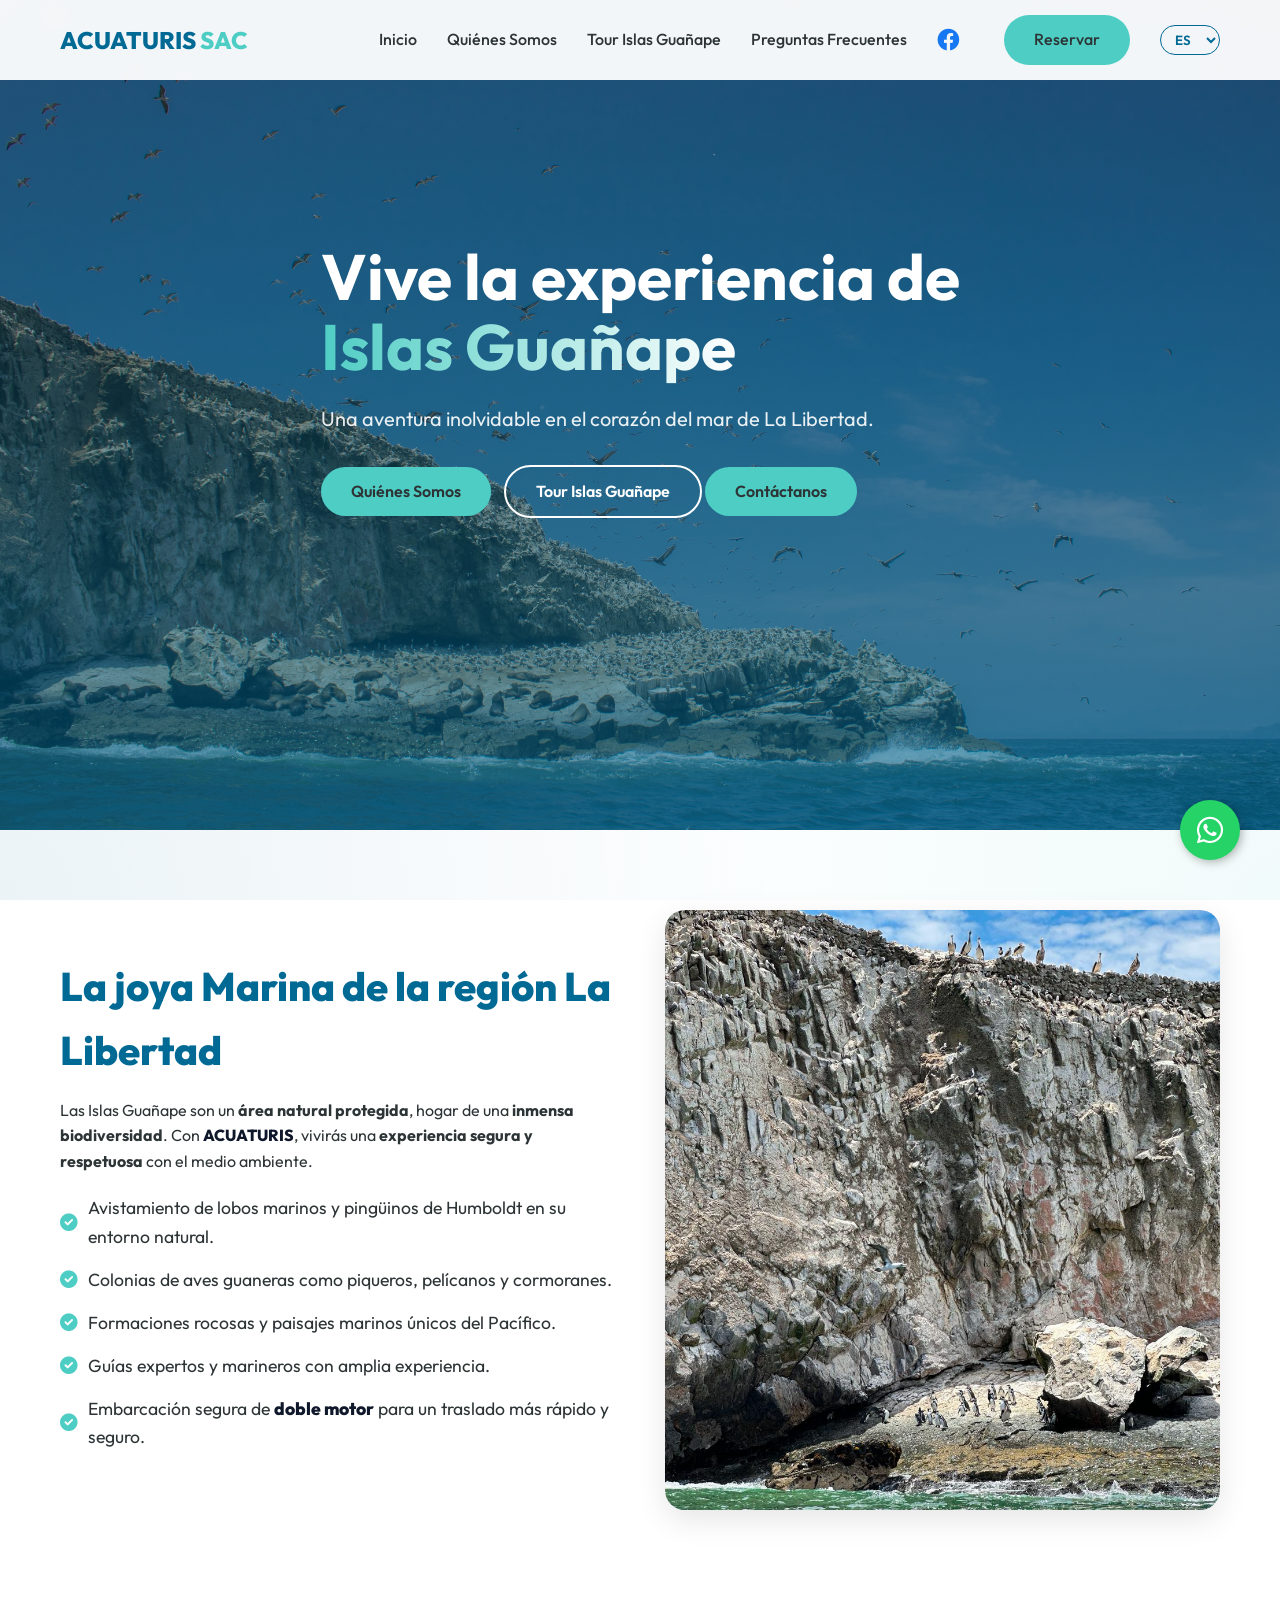
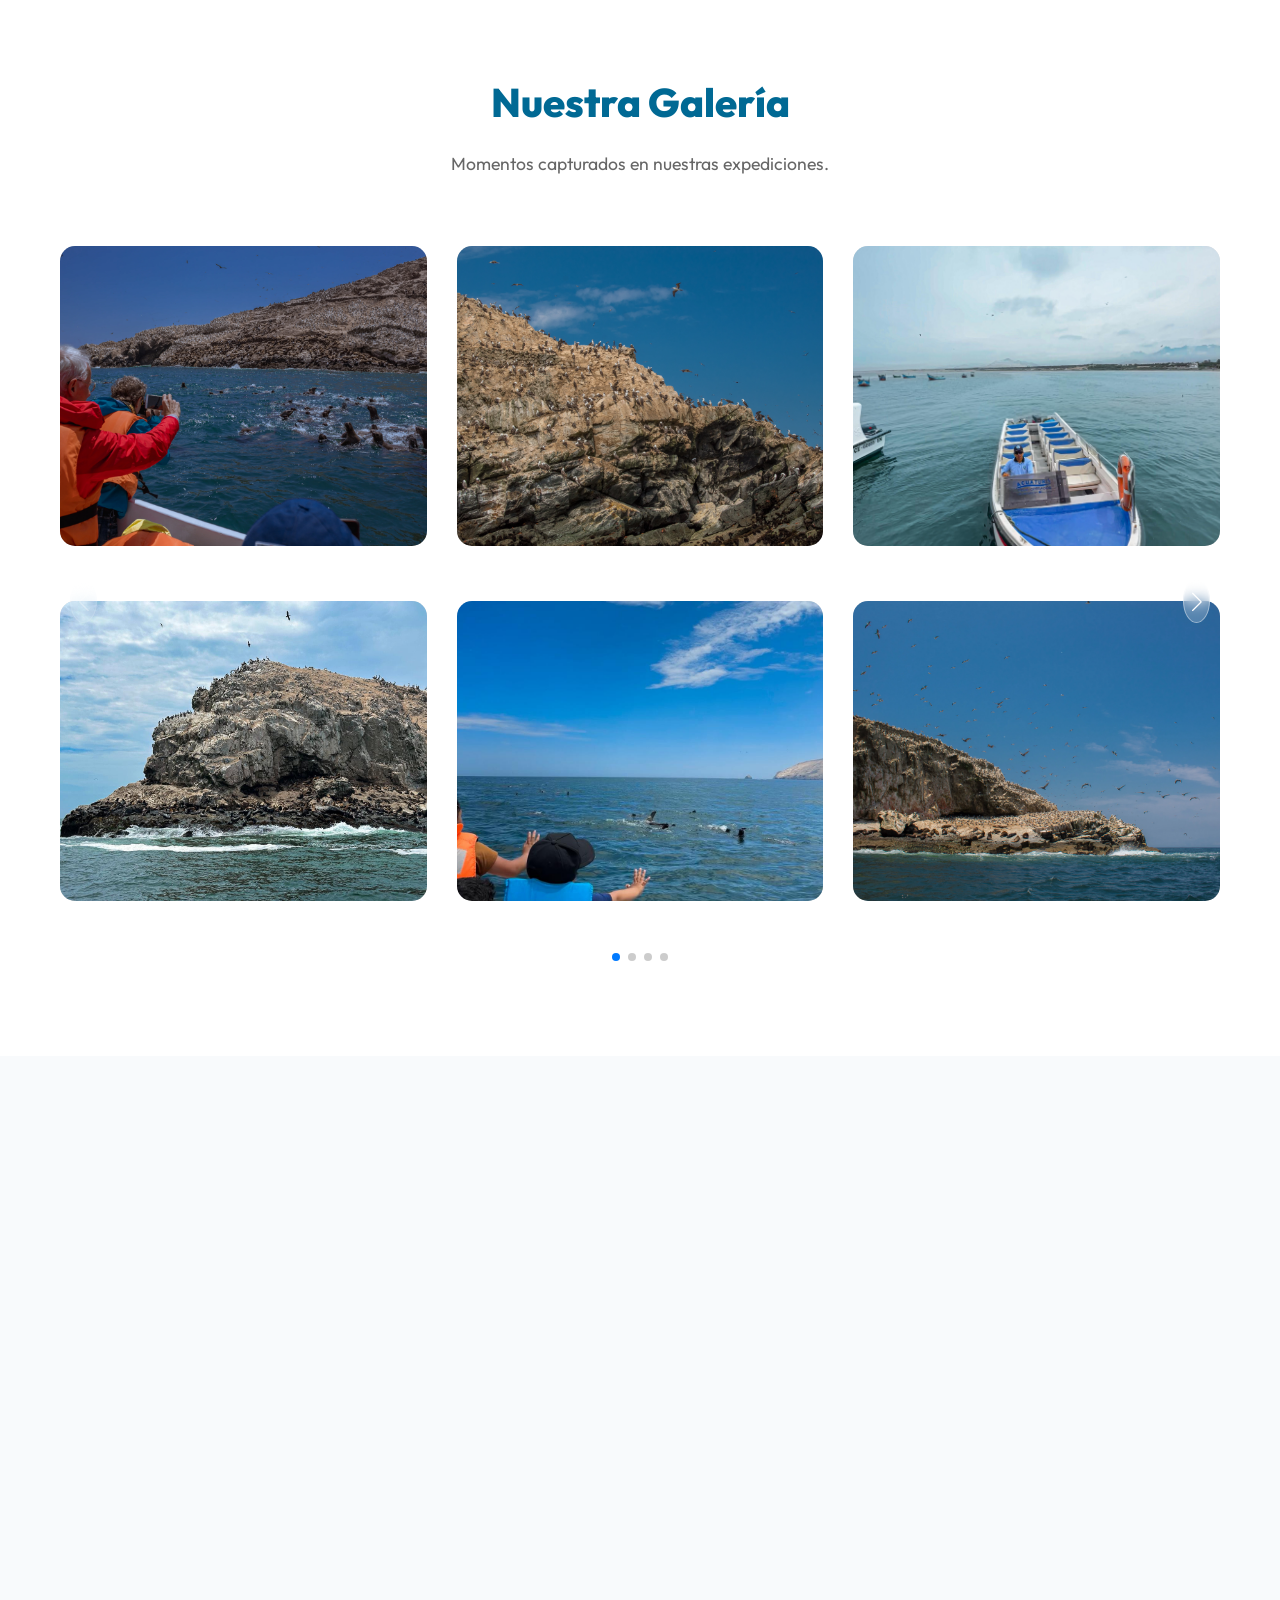
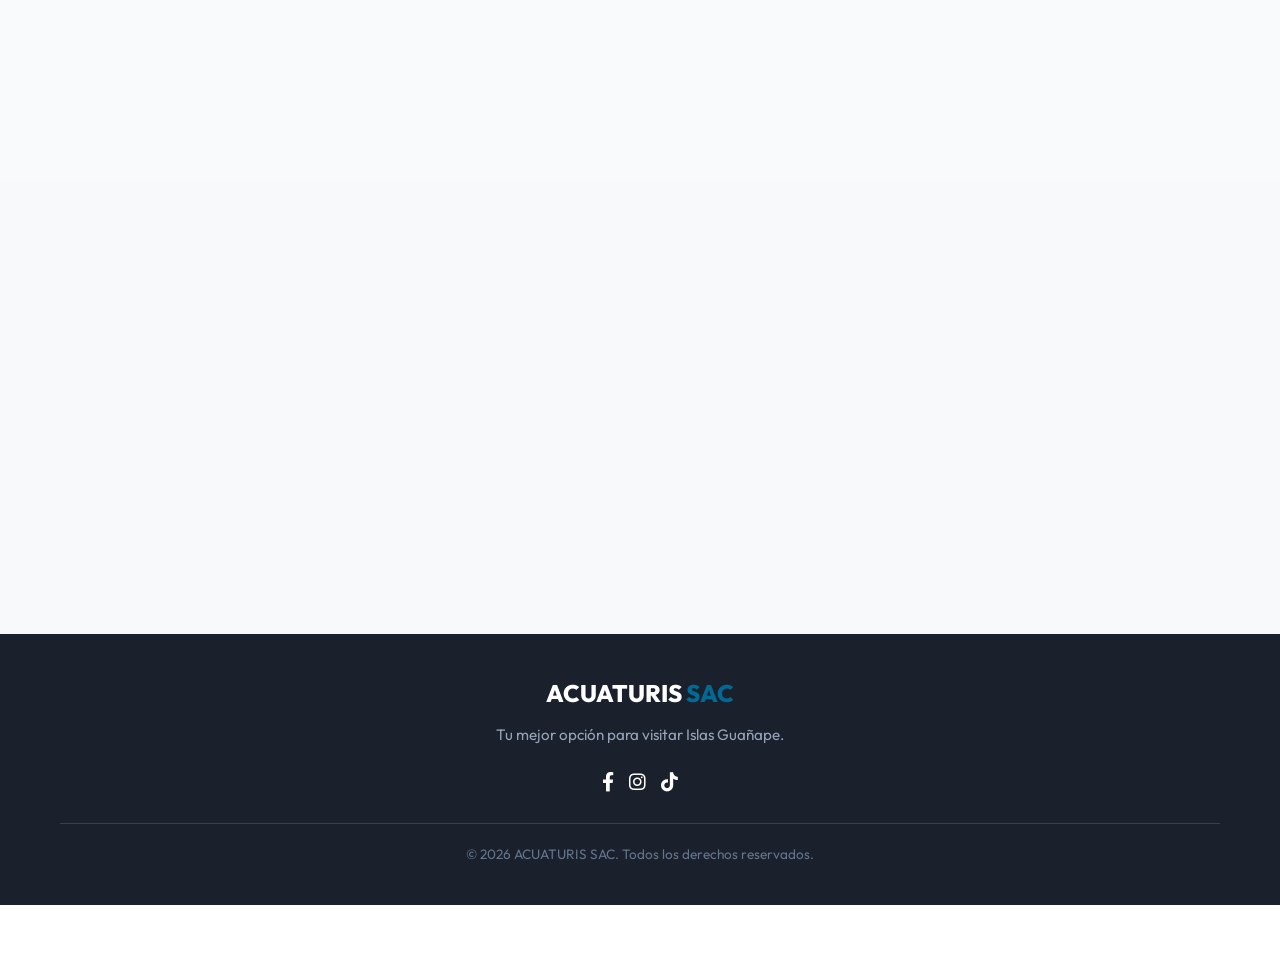
==== index.html @ d430fa33 "Veri Google" ====
<!DOCTYPE html>
<html lang="es">

<head>
    <meta charset="UTF-8">
    <meta name="google-site-verification" content="HMJjj1bd6gyeBi2SVRVSjAWpDdP3f68upsNBP_vYunM" />
    <meta name="viewport" content="width=device-width, initial-scale=1.0">
    <!-- Basic SEO Meta Tags -->
    <title>Tour Islas Guañape | ACUATURIS SAC - Atrevete a disfrutar la adrenalina</title>
    <meta name="description"
        content="Reserva el mejor Tour a las Islas Guañape con ACUATURIS SAC. Descubre la mayor biodiversidad del norte del Perú: lobos marinos, pingüinos de Humboldt y aves guaneras desde Puerto Morín.">
    <meta name="keywords"
        content="Tour Islas Guañape, Islas Guañape, tour a las islas guañape, tours puerto morin, turismo la libertad, acuaturis sac, islas guañape tour, lobos marinos trujillo, lobos marinos peru">
    <meta name="author" content="ACUATURIS SAC">
    <meta name="robots" content="index, follow, max-snippet:-1, max-image-preview:large, max-video-preview:-1">

    <!-- SEO: Canonical URL -->
    <link rel="canonical" href="https://acuaturissac.com/">

    <!-- SEO: Open Graph para redes sociales y WhatsApp -->
    <meta property="og:title" content="Tour Islas Guañape | ACUATURIS SAC - La Libertad, Perú">
    <meta property="og:description"
        content="Reserva tu lugar en el Tour Islas Guañape. Avista lobos marinos y pingüinos de Humboldt. ¡La mejor aventura desde Puerto Morín!">
    <meta property="og:image" content="https://acuaturissac.com/img/islas-guanape.jpg">
    <meta property="og:url" content="https://acuaturissac.com/">
    <meta property="og:type" content="website">
    <meta property="og:locale" content="es_PE">
    <meta property="og:site_name" content="ACUATURIS SAC">

    <!-- SEO: Twitter Card -->
    <meta name="twitter:card" content="summary_large_image">
    <meta name="twitter:title" content="Tour Islas Guañape | ACUATURIS SAC">
    <meta name="twitter:description"
        content="Reserva el mejor Tour a las Islas Guañape. Avista lobos marinos y pingüinos de Humboldt desde Puerto Morín, La Libertad.">
    <meta name="twitter:image" content="https://acuaturissac.com/img/islas-guanape.jpg">

    <!-- SEO: Datos estructurados Schema.org -->
    <script type="application/ld+json">
    {
      "@context": "https://schema.org",
      "@type": "TouristTrip",
      "name": "Tour Islas Guañape - Avistamiento de Fauna Marina",
      "description": "Tour de avistamiento de fauna marina en las Islas Guañape, La Libertad, Perú. Incluye avistamiento de lobos marinos, pingüinos de Humboldt y aves guaneras.",
      "url": "https://acuaturissac.com/",
      "image": "https://acuaturissac.com/img/islas-guanape.jpg",
      "touristType": "Ecoturismo, Avistamiento de fauna",
      "itinerary": {
        "@type": "ItemList",
        "itemListElement": [
          {"@type": "ListItem", "position": 1, "name": "Reunión en Puerto Morín a las 09:00 AM"},
          {"@type": "ListItem", "position": 2, "name": "Zarpe hacia las Islas Guañape a las 09:30 AM"},
          {"@type": "ListItem", "position": 3, "name": "Avistamiento de fauna marina a las 10:15 AM"},
          {"@type": "ListItem", "position": 4, "name": "Retorno a Puerto Morín a las 12:00 PM"}
        ]
      },
      "provider": {
        "@type": "LocalBusiness",
        "name": "ACUATURIS SAC",
        "telephone": "+51961020784",
        "url": "https://acuaturissac.com/",
        "sameAs": ["https://www.facebook.com/acuaturissac", "https://www.instagram.com/acuaturissac"],
        "address": {
          "@type": "PostalAddress",
          "addressLocality": "Puerto Morín",
          "addressRegion": "La Libertad",
          "addressCountry": "PE"
        },
        "geo": {
          "@type": "GeoCoordinates",
          "latitude": "-8.5820",
          "longitude": "-78.9760"
        }
      },
      "inLanguage": "es-PE"
    }
    </script>


    <!-- Fonts and External Styles -->
    <link rel="preconnect" href="https://fonts.googleapis.com">
    <link rel="preconnect" href="https://fonts.gstatic.com" crossorigin>
    <link href="https://fonts.googleapis.com/css2?family=Outfit:wght@300;400;600;800&amp;display=swap" rel="stylesheet">
    <link rel="stylesheet" href="css/styles.css">
    <link rel="stylesheet" href="https://cdnjs.cloudflare.com/ajax/libs/font-awesome/6.0.0/css/all.min.css"
        integrity="sha512-9usAa10IRO0HhonpyAIVpjrylPvoDwiPUiKdWk5t3PyolY1cOd4DSE0Ga+ri4AuTroPR5aQvXU9xC6qOPnzFeg=="
        crossorigin="anonymous" referrerpolicy="no-referrer" />
    <link href="https://unpkg.com/aos@2.3.1/dist/aos.css" rel="stylesheet">
    <link rel="stylesheet" href="https://cdn.jsdelivr.net/npm/swiper@11/swiper-bundle.min.css" />
</head>

<body>

    <!-- Navigation -->
    <nav class="navbar">
        <div class="container nav-container">
            <a href="#" class="logo">ACUATURIS <span class="highlight">SAC</span></a>
            <button class="mobile-menu-btn" aria-label="Menu">
                <i class="fas fa-bars"></i>
            </button>
            <ul class="nav-links">
                <li><a href="#inicio" data-i18n="nav_home">Inicio</a></li>
                <li><a href="quienes-somos/index.html" data-i18n="nav_about">Quiénes Somos</a></li>
                <li><a href="Tour-islas-guanape/index.html" data-i18n="nav_tour">Tour Islas Guañape</a></li>
                <li><a href="preguntas-frecuentes/index.html" data-i18n="nav_faq">Preguntas Frecuentes</a></li>
                <li>
                    <a href="https://www.facebook.com/share/1S6qyKS7hv/" target="_blank" rel="noopener noreferrer"
                        aria-label="Facebook"
                        style="font-size: 1.4rem; color: #1877F2; margin-right: 15px; display: flex; align-items: center;">
                        <i class="fab fa-facebook"></i>
                    </a>
                </li>
                <li><a href="#contacto" class="btn-primary" data-i18n="nav_book">Reservar</a></li>
                <li>
                    <select id="language-selector" class="lang-select">
                        <option value="es">ES</option>
                        <option value="en">EN</option>
                        <option value="fr">FR</option>
                        <option value="it">IT</option>
                        <option value="de">DE</option>
                    </select>
                </li>
            </ul>
        </div>
    </nav>

    <!-- Hero Section -->
    <header id="inicio" class="hero">
        <video autoplay muted loop playsinline class="hero-video">
            <source src="assets/Video2.mp4" type="video/mp4">
        </video>
        <div class="hero-overlay"></div>
        <div class="hero-content container" data-aos="fade-up">
            <h1 data-i18n="hero_title">Vive la experiencia de <br><span class="text-gradient">Islas Guañape</span></h1>
            <p data-i18n="hero_subtitle">Una aventura inolvidable en el corazón del mar de La Libertad.</p>
            <div class="hero-buttons">
                <a href="quienes-somos/" class="btn-primary" data-i18n="nav_about">Quiénes Somos</a>
                <a href="Tour-islas-guanape/" class="btn-secondary" data-i18n="nav_tour">Tour Islas Guañape</a>
                <a href="#contacto" class="btn-primary" data-i18n="hero_btn_contact">Contáctanos</a>
            </div>
        </div>
    </header>

    <!-- About Section -->
    <section id="tour" class="section about">
        <div class="container about-grid">
            <div class="about-text" data-aos="fade-right">
                <h2 class="section-title" data-i18n="about_title">La joya Marina de la región La Libertad</h2>
                <p data-i18n="about_desc">Las Islas Guañape son un <strong>área natural protegida</strong>, hogar de una
                    <strong>inmensa
                        biodiversidad</strong>. Con <span class="text-dark-blue">ACUATURIS</span>, vivirás una
                    <strong>experiencia segura y
                        respetuosa</strong> con el medio ambiente.
                </p>
                <ul class="feature-list">
                    <li><i class="fas fa-check-circle"></i> <span data-i18n="about_feat_1">Avistamiento de lobos marinos
                            y pingüinos de Humboldt en su entorno natural.</span></li>
                    <li><i class="fas fa-check-circle"></i> <span data-i18n="about_feat_2">Colonias de aves guaneras
                            como piqueros, pelícanos y cormoranes.</span></li>
                    <li><i class="fas fa-check-circle"></i> <span data-i18n="about_feat_3">Formaciones rocosas y
                            paisajes marinos únicos del Pacífico.</span></li>
                    <li><i class="fas fa-check-circle"></i> <span data-i18n="about_feat_4">Guías expertos y
                            marineros con amplia experiencia.</span></li>
                    <li><i class="fas fa-check-circle"></i> <span data-i18n="about_feat_5">Embarcación segura de <span
                                class="text-dark-blue">doble motor</span>
                            para un traslado más rápido y seguro.</span></li>
                </ul>


            </div>
            <div class="about-image" data-aos="fade-left">
                <!-- SEO: Imagen real con alt descriptivo -->
                <img src="img/islas-guanape-lobos-marinos.jpg"
                    alt="Lobos marinos y pingüinos de Humboldt en las Islas Guañape, La Libertad, Perú" loading="lazy"
                    width="600" height="600"
                    onerror="this.style.display='none'; document.getElementById('about-img-placeholder').style.display='block'"
                    style="border-radius: 20px; box-shadow: var(--shadow); object-fit: cover; width: 100%;">
                <div class="image-placeholder" id="about-img-placeholder" style="display: none;"></div>
            </div>
        </div>
    </section>

    <!-- Gallery Section -->
    <section id="galeria" class="section gallery">
        <div class="container">
            <h2 class="section-title center" data-aos="fade-up" data-i18n="gallery_title">Nuestra Galería</h2>
            <p class="section-subtitle center" data-aos="fade-up" data-i18n="gallery_subtitle">Momentos capturados en
                nuestras expediciones.</p>
            <div class="swiper gallerySwiper" data-aos="zoom-in" style="padding: 20px 0; height: 750px;">
                <div class="swiper-wrapper">
                    <!-- Slides -->
                    <div class="swiper-slide">
                        <div class="gallery-item"><img src="assets/Imagen1.webp"
                                alt="Tour en lancha hacia las Islas Guañape" loading="lazy"
                                style="width: 100%; height: 300px; object-fit: cover; border-radius: 12px; cursor: pointer;">
                        </div>
                    </div>
                    <div class="swiper-slide">
                        <div class="gallery-item"><img src="assets/Imagen4.webp"
                                alt="Lobos marinos en las Islas Guañape" loading="lazy"
                                style="width: 100%; height: 300px; object-fit: cover; border-radius: 12px; cursor: pointer;">
                        </div>
                    </div>
                    <div class="swiper-slide">
                        <div class="gallery-item"><img src="assets/Imagen5.jpeg"
                                alt="Pingüinos de Humboldt en las Islas Guañape" loading="lazy"
                                style="width: 100%; height: 300px; object-fit: cover; border-radius: 12px; cursor: pointer;">
                        </div>
                    </div>
                    <div class="swiper-slide">
                        <div class="gallery-item"><img src="assets/Imagen3.webp"
                                alt="Aves guaneras en su hábitat natural" loading="lazy"
                                style="width: 100%; height: 300px; object-fit: cover; border-radius: 12px; cursor: pointer;">
                        </div>
                    </div>

                    <div class="swiper-slide">
                        <div class="gallery-item"><img src="assets/Imagen6.jpeg" alt="Avistamiento de fauna marina"
                                loading="lazy"
                                style="width: 100%; height: 300px; object-fit: cover; border-radius: 12px; cursor: pointer;">
                        </div>
                    </div>
                    <div class="swiper-slide">
                        <div class="gallery-item"><img src="assets/Imagen7.jpeg" alt="Turistas disfrutando el tour"
                                loading="lazy"
                                style="width: 100%; height: 300px; object-fit: cover; border-radius: 12px; cursor: pointer;">
                        </div>
                    </div>
                    <div class="swiper-slide">
                        <div class="gallery-item"><img src="assets/Imagen15.jpeg" alt="Muelle de Puerto Morín"
                                loading="lazy"
                                style="width: 100%; height: 300px; object-fit: cover; border-radius: 12px; cursor: pointer;">
                        </div>
                    </div>
                    <div class="swiper-slide">
                        <div class="gallery-item"><img src="assets/Imagen16.jpeg" alt="Vista panorámica de las Islas"
                                loading="lazy"
                                style="width: 100%; height: 300px; object-fit: cover; border-radius: 12px; cursor: pointer;">
                        </div>
                    </div>
                    <div class="swiper-slide">
                        <div class="gallery-item"><img src="assets/Imagen2.webp" alt="Lobos marinos descansando"
                                loading="lazy"
                                style="width: 100%; height: 300px; object-fit: cover; border-radius: 12px; cursor: pointer;">
                        </div>
                    </div>
                    <div class="swiper-slide">
                        <div class="gallery-item"><img src="assets/Imagen13.jpeg" alt="Grupos en la lancha"
                                loading="lazy"
                                style="width: 100%; height: 300px; object-fit: cover; border-radius: 12px; cursor: pointer;">
                        </div>
                    </div>
                    <div class="swiper-slide">
                        <div class="gallery-item"><img src="assets/Imagen19.jpeg" alt="Vista desde el mar"
                                loading="lazy"
                                style="width: 100%; height: 300px; object-fit: cover; border-radius: 12px; cursor: pointer;">
                        </div>
                    </div>
                    <div class="swiper-slide">
                        <div class="gallery-item"><img src="assets/Imagen23.jpeg" alt="Pingüinos en las rocas"
                                loading="lazy"
                                style="width: 100%; height: 300px; object-fit: cover; border-radius: 12px; cursor: pointer;">
                        </div>
                    </div>
                </div>
                <!-- Pagination & Nav -->
                <div class="swiper-pagination"></div>
                <div class="swiper-button-next"></div>
                <div class="swiper-button-prev"></div>
            </div>
        </div>
    </section>

    <!-- Why Choose Us Section -->
    <section id="por-que-elegirnos" class="section why-choose-us" style="background-color: #f8fafc; padding: 80px 0;">
        <div class="container">
            <h2 class="section-title center" data-aos="fade-up" data-i18n="why_choose_title"
                style="color: var(--primary);">¿Por qué elegir ACUATURIS?</h2>
            <div class="policies-grid"
                style="display: grid; grid-template-columns: repeat(auto-fit, minmax(300px, 1fr)); gap: 30px; margin-top: 40px;">
                <!-- Card 1 -->
                <div class="policy-card" data-aos="fade-up"
                    style="background: white; padding: 30px; border-radius: 12px; box-shadow: 0 4px 15px rgba(0,0,0,0.05); border-left: 5px solid var(--primary); transition: transform 0.3s ease;">
                    <h3
                        style="color: var(--primary); margin-bottom: 15px; display: flex; align-items: center; gap: 12px; font-size: 1.25rem;">
                        <i class="fas fa-ship" style="font-size: 1.5rem;"></i> <span data-i18n="why_h1">Embarcaciones
                            con doble motor</span>
                    </h3>
                    <p data-i18n="why_p1" style="color: #4a5568; line-height: 1.6;">Mayor seguridad ante cualquier
                        imprevisto y navegación continua durante todo el recorrido.</p>
                </div>
                <!-- Card 2 -->
                <div class="policy-card" data-aos="fade-up" data-aos-delay="100"
                    style="background: white; padding: 30px; border-radius: 12px; box-shadow: 0 4px 15px rgba(0,0,0,0.05); border-left: 5px solid #f59e0b; transition: transform 0.3s ease;">
                    <h3
                        style="color: #f59e0b; margin-bottom: 15px; display: flex; align-items: center; gap: 12px; font-size: 1.25rem;">
                        <i class="fas fa-stopwatch" style="font-size: 1.5rem;"></i> <span data-i18n="why_h2">Traslados
                            más rápidos</span>
                    </h3>
                    <p data-i18n="why_p2" style="color: #4a5568; line-height: 1.6;">Reducimos el tiempo en el mar para
                        que disfrutes más la experiencia y menos el trayecto.</p>
                </div>
                <!-- Card 3 -->
                <div class="policy-card" data-aos="fade-up" data-aos-delay="200"
                    style="background: white; padding: 30px; border-radius: 12px; box-shadow: 0 4px 15px rgba(0,0,0,0.05); border-left: 5px solid #10b981; transition: transform 0.3s ease;">
                    <h3
                        style="color: #10b981; margin-bottom: 15px; display: flex; align-items: center; gap: 12px; font-size: 1.25rem;">
                        <i class="fas fa-smile-beam" style="font-size: 1.5rem;"></i> <span data-i18n="why_h3">Menor
                            probabilidad de mareo</span>
                    </h3>
                    <p data-i18n="why_p3" style="color: #4a5568; line-height: 1.6;">Al disminuir el tiempo de
                        navegación, la experiencia es más cómoda, incluso para personas sensibles.</p>
                </div>
                <!-- Card 4 -->
                <div class="policy-card" data-aos="fade-up" data-aos-delay="300"
                    style="background: white; padding: 30px; border-radius: 12px; box-shadow: 0 4px 15px rgba(0,0,0,0.05); border-left: 5px solid #3b82f6; transition: transform 0.3s ease;">
                    <h3
                        style="color: #3b82f6; margin-bottom: 15px; display: flex; align-items: center; gap: 12px; font-size: 1.25rem;">
                        <i class="fas fa-anchor" style="font-size: 1.5rem;"></i> <span data-i18n="why_h4">Mayor
                            estabilidad en el recorrido</span>
                    </h3>
                    <p data-i18n="why_p4" style="color: #4a5568; line-height: 1.6;">Nuestras embarcaciones ofrecen una
                        navegación más estable en mar abierto.</p>
                </div>
                <!-- Card 5 -->
                <div class="policy-card" data-aos="fade-up" data-aos-delay="400"
                    style="background: white; padding: 30px; border-radius: 12px; box-shadow: 0 4px 15px rgba(0,0,0,0.05); border-left: 5px solid #8b5cf6; transition: transform 0.3s ease;">
                    <h3
                        style="color: #8b5cf6; margin-bottom: 15px; display: flex; align-items: center; gap: 12px; font-size: 1.25rem;">
                        <i class="fas fa-user-tie" style="font-size: 1.5rem;"></i> <span data-i18n="why_h5">Marineros
                            locales con experiencia real</span>
                    </h3>
                    <p data-i18n="why_p5" style="color: #4a5568; line-height: 1.6;">Conocemos la zona, la fauna y cómo
                        brindarte una experiencia segura e inolvidable.</p>
                </div>
                <!-- Card 6 -->
                <div class="policy-card" data-aos="fade-up" data-aos-delay="500"
                    style="background: white; padding: 30px; border-radius: 12px; box-shadow: 0 4px 15px rgba(0,0,0,0.05); border-left: 5px solid #ef4444; transition: transform 0.3s ease;">
                    <h3
                        style="color: #ef4444; margin-bottom: 15px; display: flex; align-items: center; gap: 12px; font-size: 1.25rem;">
                        <i class="fas fa-shield-alt" style="font-size: 1.5rem;"></i> <span data-i18n="why_h6">Seguridad
                            y respaldo garantizados</span>
                    </h3>
                    <p data-i18n="why_p6" style="color: #4a5568; line-height: 1.6;">Operamos con todos los permisos
                        correspondientes, seguros y protocolos de seguridad para tu tranquilidad.</p>
                </div>
            </div>
        </div>
    </section>

    <!-- Contact & Booking Section -->
    <section id="contacto" class="section contact-section"
        style="background-color: #f8f9fa; padding: 80px 0; text-align: center;">
        <div class="container" style="max-width: 800px;">
            <h2 class="section-title center" data-aos="fade-up" data-i18n="contact_title">Reserva tu Aventura</h2>
            <p class="section-subtitle center" data-aos="fade-up" data-i18n="contact_subtitle"
                style="margin-bottom: 40px; font-size: 1.1rem; color: #555;">¿Listo para explorar las Islas Guañape?
                Contáctanos directamente por WhatsApp para consultar disponibilidad y asegurar tu lugar.</p>

            <div data-aos="zoom-in">
                <a href="https://wa.me/51961020784?text=Hola,%20los%20contacto%20desde%20su%20p%C3%A1gina%20web.%20Estoy%20interesado%20en%20el%20tour%20a%20las%20Islas%20Gua%C3%B1ape%20y%20quisiera%20informaci%C3%B3n%20sobre%20disponibilidad%20y%20reservas."
                    target="_blank" class="btn-primary"
                    style="background-color: #25D366; font-size: 1.2rem; padding: 15px 40px; display: inline-flex; align-items: center; gap: 10px; box-shadow: 0 10px 20px rgba(37, 211, 102, 0.3); border-radius: 50px; text-decoration: none; color: white; font-weight: bold;">
                    <i class="fab fa-whatsapp" style="font-size: 1.5rem;"></i>
                    <span data-i18n="contact_btn_whatsapp">Reservar por WhatsApp</span>
                </a>

                <div
                    style="margin-top: 30px; display: flex; justify-content: center; gap: 20px; align-items: center; color: #333;">
                    <div style="display: flex; align-items: center; gap: 8px;">
                        <i class="fas fa-phone-alt" style="color: var(--primary);"></i>
                        <span style="font-weight: 600;">+51 961 020 784</span>
                    </div>
                </div>
            </div>
        </div>
    </section>

    <!-- Footer -->
    <footer style="background-color: #1a202c; color: #e2e8f0; text-align: center; padding: 40px 0;">
        <div class="container">
            <h3
                style="color: white; margin-bottom: 10px; font-family: 'Outfit', sans-serif; font-weight: 800; font-size: 1.5rem;">
                ACUATURIS <span style="color: var(--primary);">SAC</span></h3>
            <p style="margin-bottom: 20px; font-size: 0.95rem; color: #94a3b8;">Tu mejor opción para visitar Islas
                Guañape.</p>
            <div style="display: flex; justify-content: center; gap: 15px; margin-bottom: 25px;">
                <a href="https://www.facebook.com/share/1S6qyKS7hv/" target="_blank" rel="noopener noreferrer"
                    style="color: white; font-size: 1.2rem; transition: color 0.3s;"
                    onmouseover="this.style.color='var(--primary)'" onmouseout="this.style.color='white'"><i
                        class="fab fa-facebook-f"></i></a>
                <a href="#" style="color: white; font-size: 1.2rem; transition: color 0.3s;"
                    onmouseover="this.style.color='var(--primary)'" onmouseout="this.style.color='white'"><i
                        class="fab fa-instagram"></i></a>
                <a href="#" style="color: white; font-size: 1.2rem; transition: color 0.3s;"
                    onmouseover="this.style.color='var(--primary)'" onmouseout="this.style.color='white'"><i
                        class="fab fa-tiktok"></i></a>
            </div>
            <p style="font-size: 0.85rem; border-top: 1px solid #334155; padding-top: 20px; color: #64748b;">&copy; 2026
                ACUATURIS SAC. Todos los derechos reservados.</p>
        </div>
    </footer>

    <script src="https://unpkg.com/aos@2.3.1/dist/aos.js"></script>
    <script src="https://cdn.jsdelivr.net/npm/swiper@11/swiper-bundle.min.js"></script>
    <script src="js/translations.js"></script>
    <script src="js/script.js"></script>
    <script>
        document.addEventListener("DOMContentLoaded", function () {
            AOS.init({
                duration: 800,
                offset: 100,
                once: true
            });
            var swiper = new Swiper(".gallerySwiper", {
                slidesPerView: 1,
                grid: {
                    rows: 2,
                    fill: 'row'
                },
                spaceBetween: 10,
                navigation: {
                    nextEl: ".swiper-button-next",
                    prevEl: ".swiper-button-prev",
                },
                pagination: {
                    el: ".swiper-pagination",
                    clickable: true,
                },
                breakpoints: {
                    640: {
                        slidesPerView: 2,
                        grid: { rows: 2, fill: 'row' },
                        spaceBetween: 20,
                    },
                    1024: {
                        slidesPerView: 3,
                        grid: { rows: 2, fill: 'row' },
                        spaceBetween: 30,
                    },
                }
            });
        });
    </script>
    <!-- Floating WhatsApp Button -->
    <a href="https://wa.me/51961020784?text=Hola,%20los%20contacto%20desde%20su%20p%C3%A1gina%20web.%20Estoy%20interesado%20en%20el%20tour%20a%20las%20Islas%20Gua%C3%B1ape%20y%20quisiera%20informaci%C3%B3n%20sobre%20disponibilidad%20y%20reservas."
        class="whatsapp-float" target="_blank" rel="noopener noreferrer" aria-label="Contactar por WhatsApp">
        <i class="fab fa-whatsapp"></i>
    </a>

    <!-- Lightbox Modal para Galería -->
    <div id="lightbox" class="lightbox">
        <span class="close-lightbox">&times;</span>
        <img class="lightbox-content" id="lightbox-img">
    </div>
</body>

</html>
---- css/styles.css ----
:root {
    --primary: #006994;
    /* Deep Ocean Blue */
    --secondary: #4ECDC4;
    /* Seafoam Green */
    --accent: #FF6B6B;
    /* Coral for CTAs */
    --dark: #2D3436;
    --white: #FFFFFF;
    --glass: rgba(255, 255, 255, 0.1);
    --shadow: 0 10px 30px rgba(0, 0, 0, 0.1);
    --transition: all 0.3s ease;
    --whatsapp: #25D366;
}

* {
    margin: 0;
    padding: 0;
    box-sizing: border-box;
}

html {
    scroll-behavior: smooth;
}

body {
    font-family: 'Outfit', sans-serif;
    color: var(--dark);
    background-color: var(--white);
    background-image:
        radial-gradient(circle at 0% 0%, rgba(78, 205, 196, 0.08) 0%, transparent 50%),
        radial-gradient(circle at 100% 0%, rgba(0, 105, 148, 0.08) 0%, transparent 50%),
        radial-gradient(circle at 100% 100%, rgba(78, 205, 196, 0.08) 0%, transparent 50%),
        radial-gradient(circle at 0% 100%, rgba(0, 105, 148, 0.08) 0%, transparent 50%);
    background-attachment: fixed;
    line-height: 1.6;
    overflow-x: hidden;
}

/* Utilities */
.container {
    max-width: 1200px;
    margin: 0 auto;
    padding: 0 20px;
}

.section {
    padding: 80px 0;
}

.section-title {
    font-size: 2.5rem;
    font-weight: 800;
    margin-bottom: 1rem;
    color: var(--primary);
}

.section-subtitle {
    font-size: 1.1rem;
    color: #666;
    margin-bottom: 3rem;
}

.center {
    text-align: center;
}

.text-gradient {
    background: linear-gradient(to right, var(--secondary), var(--white));
    -webkit-background-clip: text;
    -webkit-text-fill-color: transparent;
    background-clip: text;
}

.text-dark-blue {
    color: #0f172a;
    /* Azul oscuro elegante */
    font-weight: 800;
}

/* Buttons */
.btn-primary {
    display: inline-block;
    background: var(--secondary);
    color: var(--dark);
    padding: 12px 30px;
    border-radius: 50px;
    text-decoration: none;
    font-weight: 600;
    transition: var(--transition);
    border: none;
    cursor: pointer;
}

.btn-primary:hover {
    transform: translateY(-3px);
    box-shadow: 0 10px 20px rgba(78, 205, 196, 0.4);
}

.btn-secondary {
    display: inline-block;
    background: transparent;
    color: var(--white);
    padding: 12px 30px;
    border-radius: 50px;
    text-decoration: none;
    font-weight: 600;
    border: 2px solid var(--white);
    transition: var(--transition);
    margin-left: 10px;
}

.btn-secondary:hover {
    background: var(--white);
    color: var(--primary);
}

.full-width {
    width: 100%;
}

/* Navbar */
.navbar {
    position: fixed;
    top: 0;
    left: 0;
    width: 100%;
    z-index: 1000;
    background: rgba(255, 255, 255, 0.95);
    backdrop-filter: blur(10px);
    padding: 15px 0;
    box-shadow: 0 2px 10px rgba(0, 0, 0, 0.05);
}

.nav-container {
    display: flex;
    justify-content: space-between;
    align-items: center;
}

.logo {
    font-size: 1.5rem;
    font-weight: 800;
    color: var(--primary);
    text-decoration: none;
}

.highlight {
    color: var(--secondary);
}

.nav-links {
    display: flex;
    list-style: none;
    align-items: center;
    gap: 30px;
}

.nav-links a {
    text-decoration: none;
    color: var(--dark);
    font-weight: 500;
    transition: var(--transition);
    position: relative;
}

.nav-links a::after {
    content: '';
    position: absolute;
    bottom: -5px;
    left: 0;
    width: 0;
    height: 2px;
    background: var(--secondary);
    transition: var(--transition);
}

.nav-links a:not(.btn-primary):hover::after {
    width: 100%;
}

.nav-links a:not(.btn-primary):hover {
    color: var(--secondary);
}

.mobile-menu-btn {
    display: none;
    background: none;
    border: none;
    font-size: 1.5rem;
    cursor: pointer;
    color: var(--dark);
}

/* Language Selector */
.lang-select {
    padding: 5px 10px;
    border-radius: 20px;
    border: 1px solid var(--primary);
    background: transparent;
    color: var(--primary);
    font-family: inherit;
    font-weight: 600;
    cursor: pointer;
    outline: none;
}

/* Hero Section */
.hero {
    height: 100vh;
    background: url('../assets/Imagen2.webp') no-repeat center center/cover;
    background-attachment: fixed;
    /* Parallax effect fallback */
    position: relative;
    display: flex;
    align-items: center;
    color: var(--white);
    margin-top: -70px;
    overflow: hidden;
}

.hero-video {
    position: absolute;
    top: 0;
    left: 0;
    width: 100%;
    height: 100%;
    object-fit: cover;
    z-index: 0;
}

.hero-overlay {
    position: absolute;
    top: 0;
    left: 0;
    width: 100%;
    height: 100%;
    background: linear-gradient(rgba(0, 0, 0, 0.3), rgba(0, 105, 148, 0.6));
}

.hero-content {
    position: relative;
    z-index: 1;
    max-width: 800px;
}

.hero h1 {
    font-size: 4rem;
    line-height: 1.1;
    margin-bottom: 20px;
}

.hero p {
    font-size: 1.25rem;
    margin-bottom: 30px;
    opacity: 0.9;
}

/* About Section */
.about-grid {
    display: grid;
    grid-template-columns: 1fr 1fr;
    gap: 50px;
    align-items: center;
}

.feature-list {
    list-style: none;
    margin-top: 20px;
}

.feature-list li {
    margin-bottom: 15px;
    display: flex;
    align-items: center;
    gap: 10px;
    font-size: 1.1rem;
}

.feature-list i {
    color: var(--secondary);
}

.image-placeholder {
    width: 100%;
    height: 600px;
    background: url('../assets/Imagen10.jpeg') no-repeat center center/cover;
    transition: var(--transition);
    border-radius: 20px;
    box-shadow: var(--shadow);
}

.image-placeholder:hover {
    transform: scale(1.02);
}

/* Itinerary Section */
.itinerary-section {
    background: transparent;
}

.timeline {
    position: relative;
    max-width: 800px;
    margin: 0 auto;
}

.timeline::after {
    content: '';
    position: absolute;
    width: 4px;
    background-color: var(--secondary);
    top: 0;
    bottom: 0;
    left: 50%;
    margin-left: -2px;
    border-radius: 2px;
}

.timeline-item {
    padding: 10px 40px;
    position: relative;
    background-color: inherit;
    width: 50%;
}

.timeline-item::after {
    content: '';
    position: absolute;
    width: 20px;
    height: 20px;
    right: -10px;
    background-color: var(--white);
    border: 4px solid var(--primary);
    top: 15px;
    border-radius: 50%;
    z-index: 1;
}

.timeline-item:nth-child(even) {
    left: 50%;
}

.timeline-item:nth-child(even)::after {
    left: -10px;
}

.timeline-content {
    padding: 20px 30px;
    background-color: rgba(255, 255, 255, 0.8);
    backdrop-filter: blur(5px);
    position: relative;
    border-radius: 15px;
    box-shadow: var(--shadow);
    transition: var(--transition);
}

.timeline-content:hover {
    transform: translateY(-5px);
}

.timeline-content h3 {
    color: var(--primary);
    margin-bottom: 10px;
}

/* Gallery Section */
.gallery-grid {
    display: grid;
    grid-template-columns: repeat(auto-fit, minmax(250px, 1fr));
    gap: 20px;
}

.gallery-item {
    height: 300px;
    background: #ddd;
    border-radius: 15px;
    cursor: pointer;
    transition: var(--transition);
    position: relative;
    overflow: hidden;
}

.gallery-item img {
    width: 100%;
    height: 100%;
    object-fit: cover;
    display: block;
    border-radius: 15px;
    transition: var(--transition);
}

.gallery-item:hover {
    transform: scale(1.03);
    box-shadow: var(--shadow);
}


/* Swiper Gallery Adjustments */
.gallerySwiper {
    width: 100%;
    padding-bottom: 50px !important;
}

.swiper-slide {
    width: 300px;
}

.swiper-button-next,
.swiper-button-prev {
    background: rgba(255, 255, 255, 0.2);
    backdrop-filter: blur(8px);
    -webkit-backdrop-filter: blur(8px);
    width: 45px;
    height: 45px;
    border-radius: 50%;
    color: var(--white) !important;
    transition: all 0.3s ease;
    border: 1px solid rgba(255, 255, 255, 0.4);
    box-shadow: none;
}

.swiper-button-next:hover,
.swiper-button-prev:hover {
    background: var(--secondary);
    color: var(--dark) !important;
    border-color: var(--secondary);
    transform: scale(1.05);
    box-shadow: none;
}

.swiper-button-next::after,
.swiper-button-prev::after {
    font-size: 1.2rem !important;
    font-weight: 300 !important;
}

.swiper-pagination-bullet {
    background: var(--primary);
    opacity: 0.3;
    transition: all 0.3s ease;
}

.swiper-pagination-bullet-active {
    opacity: 1;
    background: var(--secondary);
    width: 20px;
    border-radius: 10px;
}

/* Lightbox */
.lightbox {
    display: none;
    position: fixed;
    z-index: 2000;
    padding-top: 60px;
    left: 0;
    top: 0;
    width: 100%;
    height: 100%;
    overflow: auto;
    background-color: rgba(0, 0, 0, 0.9);
}

.lightbox-content {
    margin: auto;
    display: block;
    width: 80%;
    max-width: 900px;
    max-height: 80vh;
    object-fit: contain;
    animation-name: zoom;
    animation-duration: 0.6s;
}

@keyframes zoom {
    from {
        transform: scale(0)
    }

    to {
        transform: scale(1)
    }
}

.close-lightbox {
    position: absolute;
    top: 15px;
    right: 35px;
    color: #f1f1f1;
    font-size: 40px;
    font-weight: bold;
    transition: 0.3s;
    cursor: pointer;
}

.close-lightbox:hover,
.close-lightbox:focus {
    color: #bbb;
    text-decoration: none;
    cursor: pointer;
}

/* Team Section */
.team-grid {
    display: grid;
    grid-template-columns: repeat(auto-fit, minmax(250px, 1fr));
    gap: 30px;
    text-align: center;
}

.team-card {
    background: rgba(255, 255, 255, 0.8);
    backdrop-filter: blur(5px);
    padding: 30px;
    border-radius: 20px;
    box-shadow: var(--shadow);
    transition: var(--transition);
}

.team-card:hover {
    transform: translateY(-10px);
}

.team-img {
    width: 150px;
    height: 150px;
    border-radius: 50%;
    margin: 0 auto 20px;
    background: #ddd;
    border: 4px solid var(--secondary);
}

.img-1 {
    background: url('../assets/team_1.png') no-repeat center center/cover;
}

.img-2 {
    background: url('../assets/team_2.png') no-repeat center center/cover;
}

.img-3 {
    background: url('../assets/team_3.png') no-repeat center center/cover;
}

.team-card h3 {
    color: var(--primary);
    margin-bottom: 5px;
}

/* FAQ Section */
.faq-container {
    max-width: 800px;
    margin: 0 auto;
}

.faq-item {
    background: rgba(255, 255, 255, 0.9);
    margin-bottom: 15px;
    border-radius: 10px;
    box-shadow: 0 5px 15px rgba(0, 0, 0, 0.05);
    overflow: hidden;
}

.faq-question {
    padding: 20px;
    display: flex;
    justify-content: space-between;
    align-items: center;
    cursor: pointer;
    background: transparent;
    transition: var(--transition);
}

.faq-question:hover {
    background: rgba(0, 0, 0, 0.02);
}

.faq-question h3 {
    font-size: 1.1rem;
    font-weight: 600;
}

.faq-question i {
    transition: var(--transition);
}

.faq-item.active .faq-question i {
    transform: rotate(180deg);
}

.faq-answer {
    max-height: 0;
    overflow: hidden;
    transition: max-height 0.3s ease-out;
    padding: 0 20px;
}

.faq-item.active .faq-answer {
    padding: 0 20px 20px;
}

/* Contact Section */
.contact-wrapper {
    display: grid;
    grid-template-columns: 1fr 1fr;
    gap: 50px;
    background: rgba(255, 255, 255, 0.9);
    backdrop-filter: blur(10px);
    padding: 50px;
    border-radius: 20px;
    box-shadow: var(--shadow);
    align-items: center;
}

.info-item {
    display: flex;
    align-items: center;
    gap: 15px;
    margin-bottom: 20px;
    font-size: 1.1rem;
}

.info-item i {
    color: var(--primary);
    font-size: 1.2rem;
}

.social-links {
    margin-top: 30px;
    display: flex;
    gap: 20px;
}

.social-links a {
    width: 40px;
    height: 40px;
    background: rgba(0, 0, 0, 0.05);
    border-radius: 50%;
    display: flex;
    align-items: center;
    justify-content: center;
    color: var(--primary);
    text-decoration: none;
    transition: var(--transition);
}

.social-links a:hover {
    background: var(--primary);
    color: var(--white);
}

/* WhatsApp Button */
.whatsapp-box {
    text-align: center;
    padding: 20px;
}

.whatsapp-box h3 {
    color: var(--primary);
    margin-bottom: 10px;
    font-size: 1.5rem;
}

.whatsapp-box p {
    margin-bottom: 30px;
    color: #666;
}

.btn-whatsapp {
    display: inline-flex;
    align-items: center;
    gap: 10px;
    background: var(--whatsapp);
    color: var(--white);
    padding: 15px 30px;
    border-radius: 50px;
    text-decoration: none;
    font-weight: 600;
    font-size: 1.1rem;
    transition: var(--transition);
    box-shadow: 0 10px 20px rgba(37, 211, 102, 0.3);
}

.btn-whatsapp:hover {
    transform: translateY(-3px);
    box-shadow: 0 15px 30px rgba(37, 211, 102, 0.4);
}

.btn-whatsapp i {
    font-size: 1.5rem;
}

/* Floating WhatsApp Button */
.whatsapp-float {
    position: fixed;
    width: 60px;
    height: 60px;
    bottom: 40px;
    right: 40px;
    background-color: var(--whatsapp);
    color: var(--white);
    border-radius: 50px;
    text-align: center;
    font-size: 30px;
    box-shadow: 2px 2px 10px rgba(0, 0, 0, 0.3);
    z-index: 1000;
    transition: var(--transition);
    display: flex;
    align-items: center;
    justify-content: center;
    text-decoration: none;
}

.whatsapp-float:hover {
    transform: scale(1.1);
    box-shadow: 2px 2px 15px rgba(37, 211, 102, 0.5);
    color: var(--white);
}

/* Footer */
.footer {
    background: var(--dark);
    color: var(--white);
    text-align: center;
    padding: 30px 0;
}

/* Responsive */
@media (max-width: 768px) {
    .hero h1 {
        font-size: 2.5rem;
    }

    .about-grid,
    .contact-wrapper {
        grid-template-columns: 1fr;
    }

    .timeline::after {
        left: 31px;
    }

    .timeline-item {
        width: 100%;
        padding-left: 70px;
        padding-right: 25px;
    }

    .timeline-item::after {
        left: 21px;
    }

    .timeline-item:nth-child(even) {
        left: 0%;
    }

    .nav-links {
        position: fixed;
        top: 70px;
        left: 0;
        width: 100%;
        background: var(--white);
        flex-direction: column;
        padding: 20px;
        box-shadow: 0 10px 20px rgba(0, 0, 0, 0.1);
        transform: translateY(-150%);
        transition: var(--transition);
    }

    .nav-links.active {
        transform: translateY(0);
    }

    .mobile-menu-btn {
        display: block;
    }
}
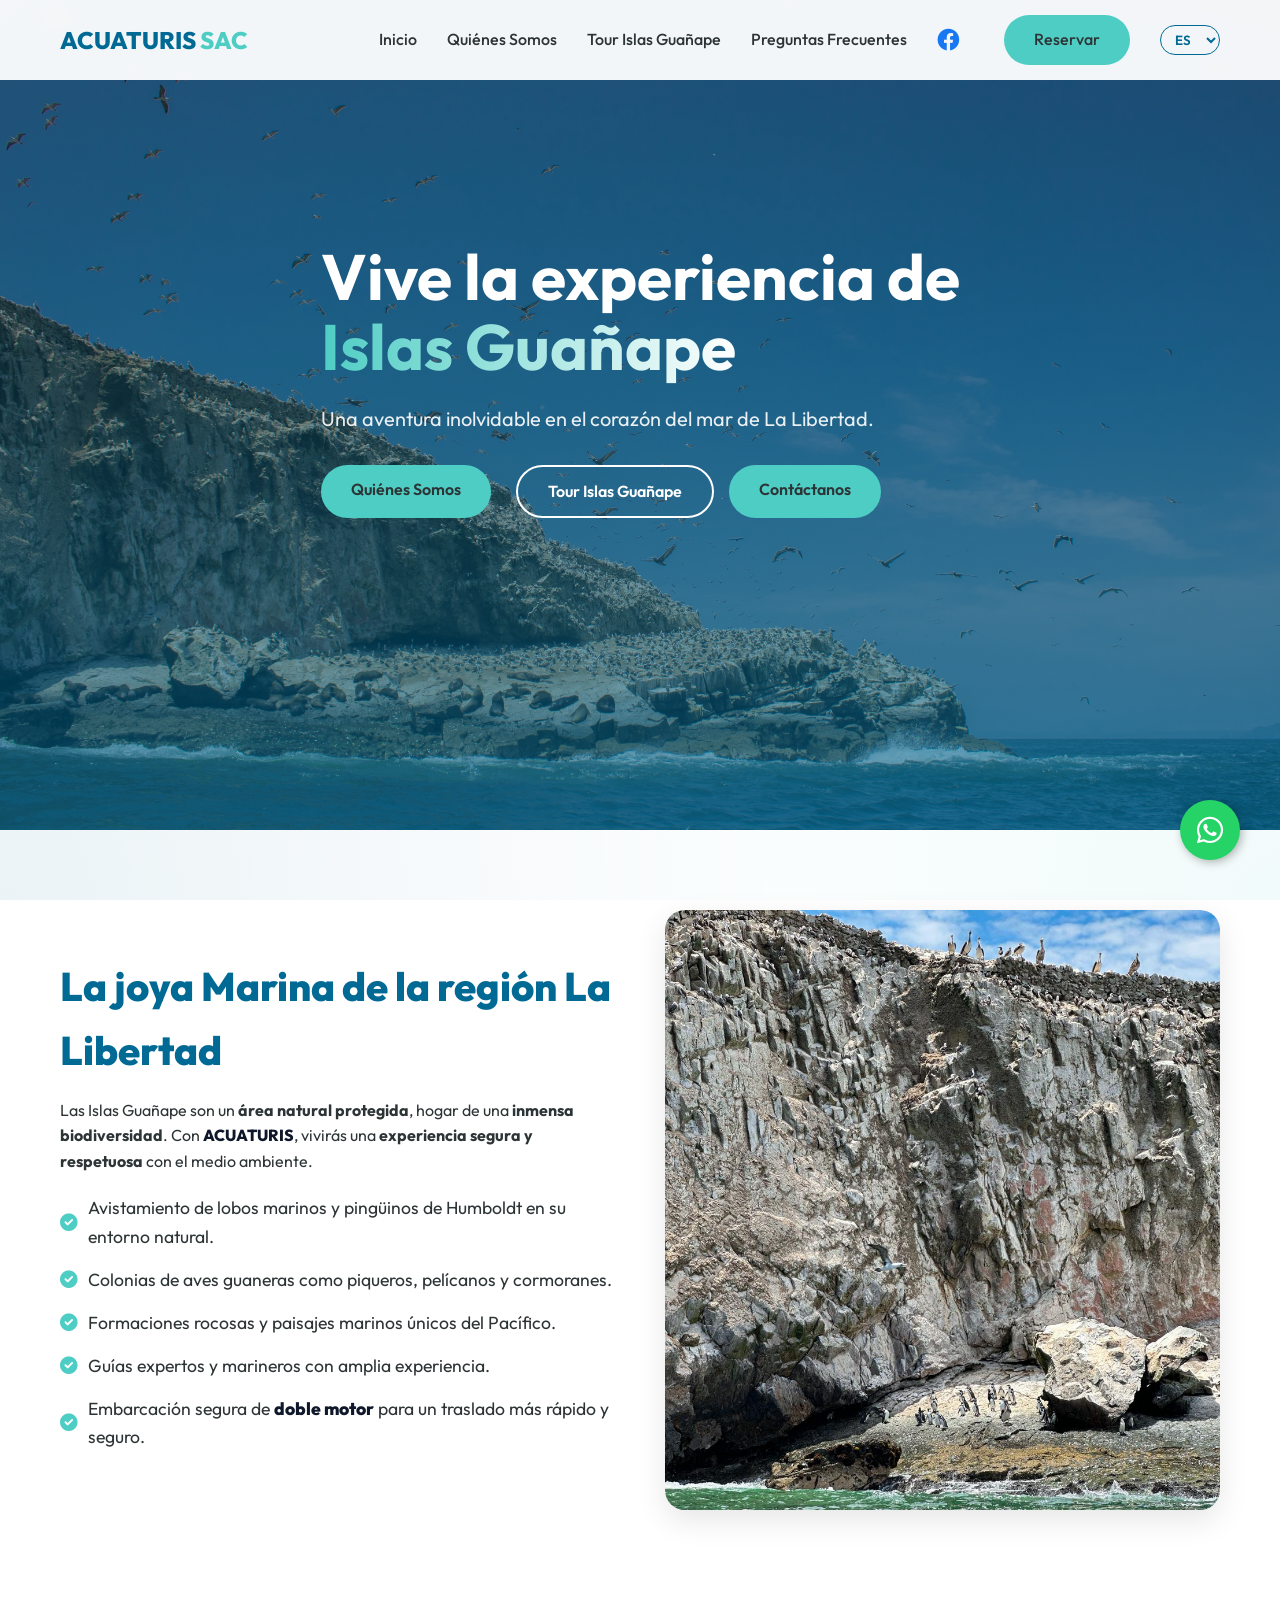
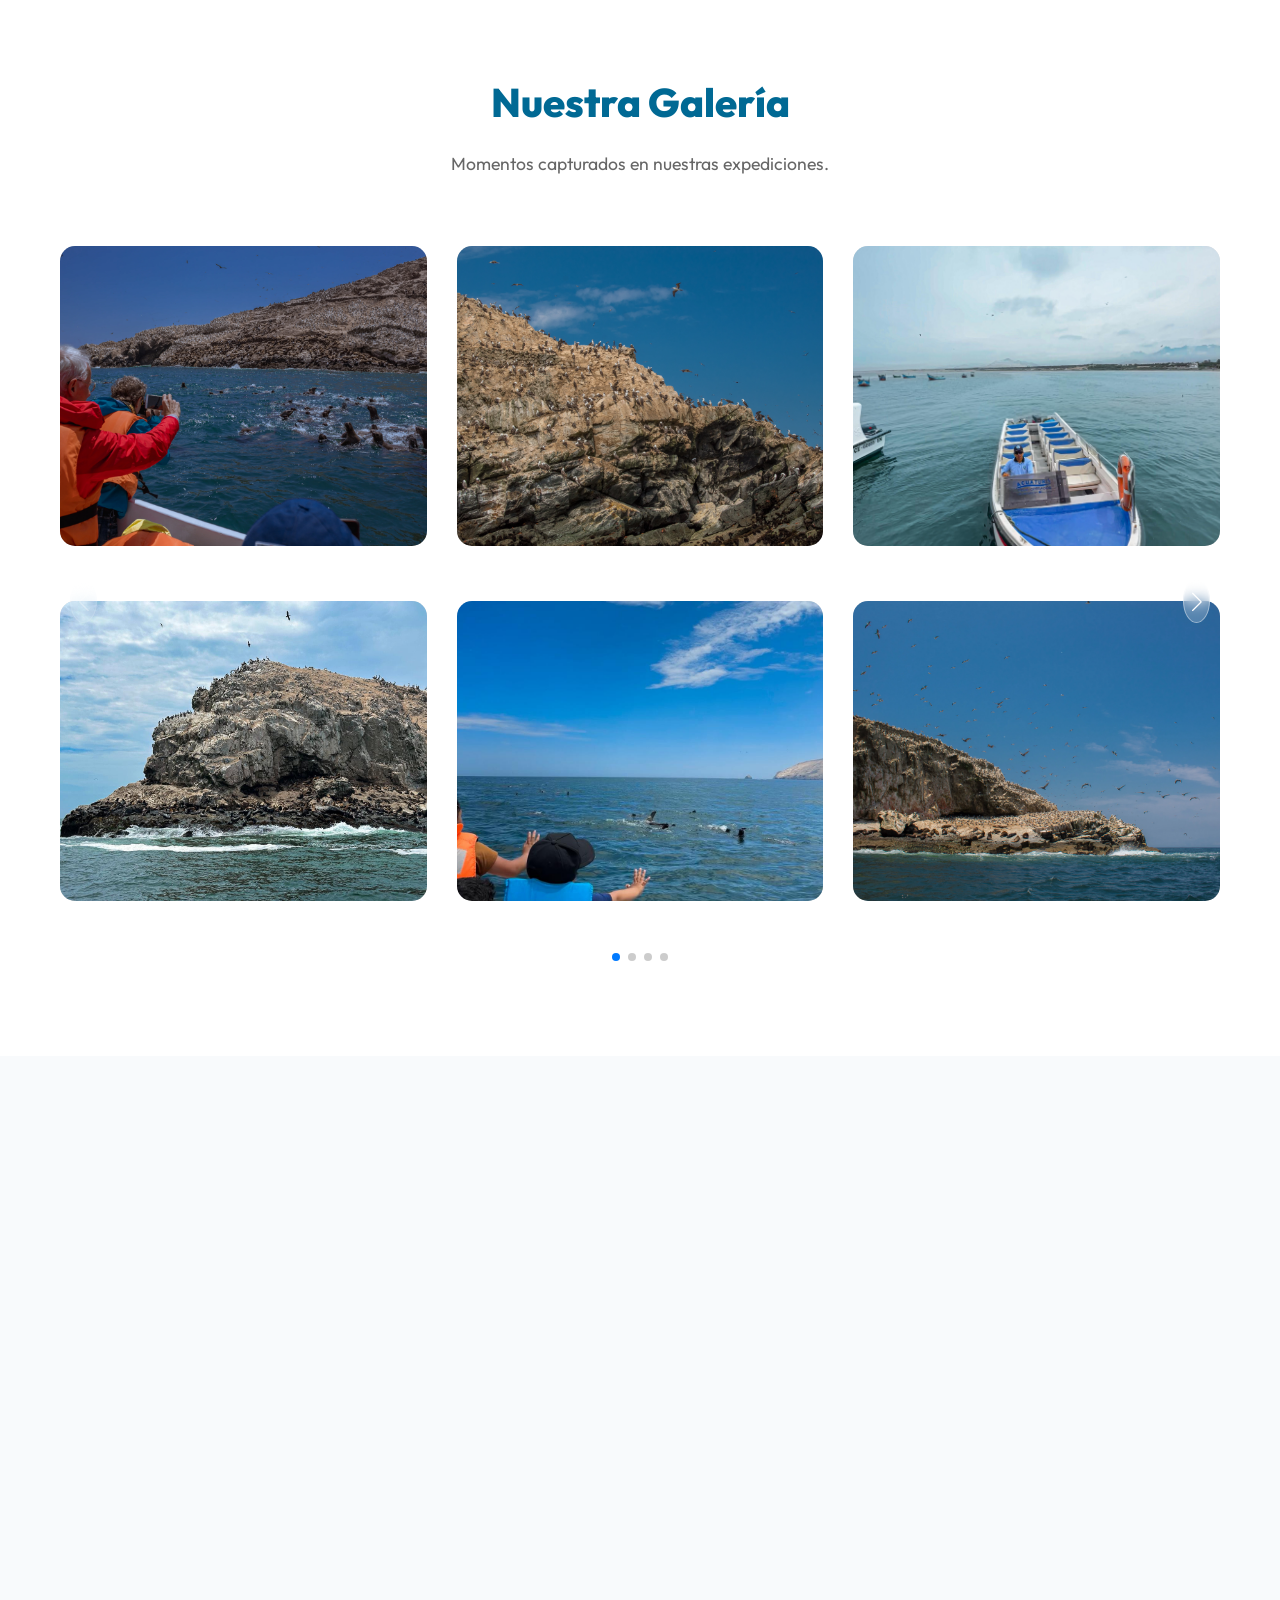
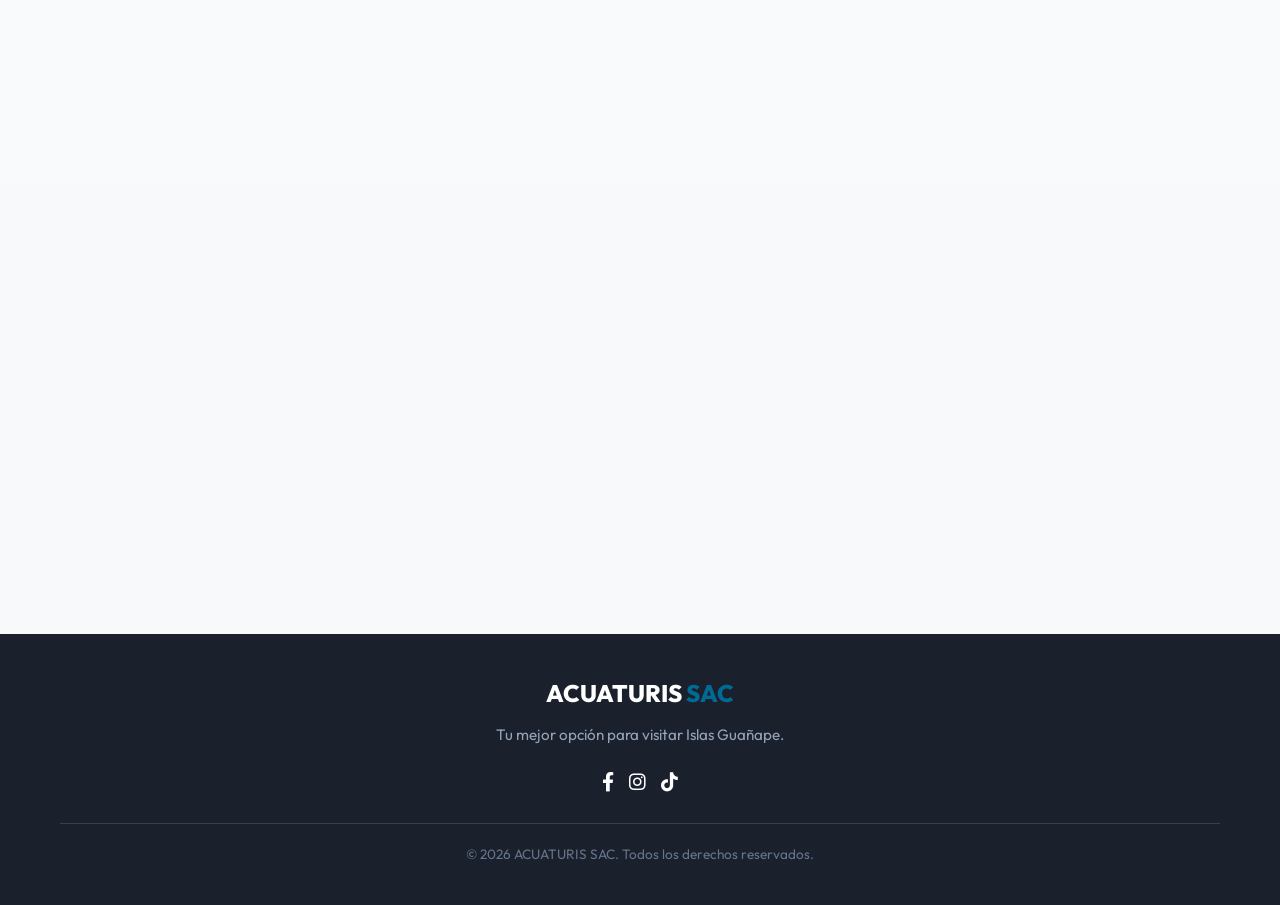
==== commit e8ba6500: "Ultimos cambios" ====
--- a/index.html
+++ b/index.html
@@ -3,14 +3,14 @@
 
 <head>
     <meta charset="UTF-8">
-    <meta name="google-site-verification" content="HMJjj1bd6gyeBi2SVRVSjAWpDdP3f68upsNBP_vYunM" />
+    <meta name="google-site-verification" content="I4ys2hdG8C9MT2Szr2N8dfXLypP5q_O07t1Tr4Q15gY" />
     <meta name="viewport" content="width=device-width, initial-scale=1.0">
     <!-- Basic SEO Meta Tags -->
-    <title>Tour Islas Guañape | ACUATURIS SAC - Atrevete a disfrutar la adrenalina</title>
+    <title>Tour Islas Guañape Precio y Reserva | ACUATURIS SAC Trujillo</title>
     <meta name="description"
-        content="Reserva el mejor Tour a las Islas Guañape con ACUATURIS SAC. Descubre la mayor biodiversidad del norte del Perú: lobos marinos, pingüinos de Humboldt y aves guaneras desde Puerto Morín.">
+        content="Reserva el mejor Tour a las Islas Guañape al mejor precio. Salidas desde Trujillo y Puerto Morín. Avista lobos marinos y pingüinos con ACUATURIS SAC.">
     <meta name="keywords"
-        content="Tour Islas Guañape, Islas Guañape, tour a las islas guañape, tours puerto morin, turismo la libertad, acuaturis sac, islas guañape tour, lobos marinos trujillo, lobos marinos peru">
+        content="tour islas guañape precio, como llegar a islas guañape, tour guañape trujillo, islas guañape puerto morin, acuaturis sac, turismo la libertad, avistamiento de lobos marinos peru, pingüinos de humboldt peru">
     <meta name="author" content="ACUATURIS SAC">
     <meta name="robots" content="index, follow, max-snippet:-1, max-image-preview:large, max-video-preview:-1">
 
@@ -39,11 +39,11 @@
     {
       "@context": "https://schema.org",
       "@type": "TouristTrip",
-      "name": "Tour Islas Guañape - Avistamiento de Fauna Marina",
-      "description": "Tour de avistamiento de fauna marina en las Islas Guañape, La Libertad, Perú. Incluye avistamiento de lobos marinos, pingüinos de Humboldt y aves guaneras.",
+      "name": "Tour Islas Guañape Precio Trujillo - Avistamiento de Fauna Marina",
+      "description": "El mejor tour islas guañape precio y calidad. Descubre cómo llegar a islas guañape desde Trujillo con los expertos de ACUATURIS SAC.",
       "url": "https://acuaturissac.com/",
       "image": "https://acuaturissac.com/img/islas-guanape.jpg",
-      "touristType": "Ecoturismo, Avistamiento de fauna",
+      "touristType": "Ecoturismo, Avistamiento de fauna, Tour Trujillo",
       "itinerary": {
         "@type": "ItemList",
         "itemListElement": [
@@ -365,10 +365,14 @@
                 </a>
 
                 <div
-                    style="margin-top: 30px; display: flex; justify-content: center; gap: 20px; align-items: center; color: #333;">
+                    style="margin-top: 30px; display: flex; flex-wrap: wrap; justify-content: center; gap: 30px; align-items: center; color: #333;">
                     <div style="display: flex; align-items: center; gap: 8px;">
                         <i class="fas fa-phone-alt" style="color: var(--primary);"></i>
                         <span style="font-weight: 600;">+51 961 020 784</span>
+                    </div>
+                    <div style="display: flex; align-items: center; gap: 8px;">
+                        <i class="fas fa-envelope" style="color: var(--primary);"></i>
+                        <a href="mailto:acuaturis@gmail.com" style="text-decoration: none; color: inherit; font-weight: 600;">acuaturis@gmail.com</a>
                     </div>
                 </div>
             </div>
--- a/css/styles.css
+++ b/css/styles.css
@@ -19,8 +19,10 @@
     box-sizing: border-box;
 }
 
-html {
-    scroll-behavior: smooth;
+html, body {
+    overflow-x: hidden;
+    width: 100%;
+    position: relative;
 }
 
 body {
@@ -34,7 +36,6 @@
         radial-gradient(circle at 0% 100%, rgba(0, 105, 148, 0.08) 0%, transparent 50%);
     background-attachment: fixed;
     line-height: 1.6;
-    overflow-x: hidden;
 }
 
 /* Utilities */
@@ -136,6 +137,7 @@
     display: flex;
     justify-content: space-between;
     align-items: center;
+    position: relative; /* Added for mobile menu positioning */
 }
 
 .logo {
@@ -248,12 +250,31 @@
     font-size: 4rem;
     line-height: 1.1;
     margin-bottom: 20px;
+    word-wrap: break-word;
+    max-width: 100%;
 }
 
 .hero p {
     font-size: 1.25rem;
     margin-bottom: 30px;
     opacity: 0.9;
+}
+
+.hero-buttons {
+    display: flex;
+    gap: 15px;
+    flex-wrap: wrap;
+}
+
+/* Subpage Hero Standard */
+.hero-subpage {
+    height: 50vh !important;
+    min-height: 350px !important;
+    margin-top: 0 !important;
+}
+
+.hero-subpage .hero-content {
+    margin-top: 80px;
 }
 
 /* About Section */
@@ -598,6 +619,12 @@
 
 .faq-item.active .faq-answer {
     padding: 0 20px 20px;
+}
+
+.faq-page-content {
+    padding: 80px 0;
+    background-color: #f8fafc;
+    min-height: 60vh;
 }
 
 /* Contact Section */
@@ -723,13 +750,145 @@
     background: var(--dark);
     color: var(--white);
     text-align: center;
-    padding: 30px 0;
+    padding: 30px 20px; /* Added horizontal padding */
+    overflow-x: hidden;
+}
+
+.footer p {
+    word-wrap: break-word;
+    max-width: 100%;
+}
+
+/* Specific Page Styles */
+.about-page-content {
+    padding: 80px 0;
+    background-color: #f8fafc;
+}
+
+.about-text-content {
+    background-color: #2b3a55;
+    color: white;
+    padding: 50px;
+    border-radius: 15px;
+    box-shadow: 0 10px 30px rgba(0, 0, 0, 0.1);
+    margin-bottom: 50px;
+}
+
+.about-text-content h2 {
+    font-size: 2.5rem;
+    margin-bottom: 30px;
+    color: white;
+    font-weight: 800;
+}
+
+.about-text-content p {
+    font-size: 1.1rem;
+    line-height: 1.8;
+    margin-bottom: 20px;
+    color: #e2e8f0;
+}
+
+.about-text-content p:last-child {
+    font-weight: 600;
+    font-size: 1.3rem;
+    margin-bottom: 0;
+    margin-top: 30px;
+}
+
+.vision-images {
+    display: grid;
+    grid-template-columns: repeat(auto-fit, minmax(300px, 1fr));
+    gap: 30px;
+    margin-top: 50px;
+}
+
+.vision-img-card {
+    border-radius: 15px;
+    overflow: hidden;
+    box-shadow: 0 10px 20px rgba(0, 0, 0, 0.1);
+}
+
+.vision-img-card img {
+    width: 100%;
+    height: 300px;
+    object-fit: cover;
+    display: block;
+    transition: transform 0.3s ease;
+    cursor: pointer;
+}
+
+.vision-img-card:hover img {
+    transform: scale(1.05);
 }
 
 /* Responsive */
 @media (max-width: 768px) {
+    .nav-links {
+        position: fixed;
+        top: 0;
+        right: 0;
+        width: 70%;
+        height: 100vh;
+        background: var(--white);
+        flex-direction: column;
+        justify-content: center;
+        padding: 40px;
+        box-shadow: -5px 0 20px rgba(0, 0, 0, 0.1);
+        transform: translateX(100%);
+        transition: transform 0.4s cubic-bezier(0.4, 0, 0.2, 1);
+        z-index: 999;
+    }
+
+    .nav-links.active {
+        transform: translateX(0);
+    }
+
+    .nav-links li {
+        width: 100%;
+        text-align: center;
+        margin: 10px 0; /* Added margin for better spacing */
+    }
+
+    .nav-links li a {
+        font-size: 1.2rem;
+        display: block;
+        padding: 5px 0;
+    }
+
+    #language-selector {
+        margin-top: 20px; /* Space out language selector from links */
+    }
+
+    .mobile-menu-btn {
+        display: block;
+        position: relative;
+        z-index: 1001;
+    }
+
     .hero h1 {
         font-size: 2.5rem;
+        margin-top: 40px; /* Prevent overlap with fixed header */
+    }
+
+    .hero-buttons {
+        flex-direction: column;
+        width: 100%;
+    }
+
+    .hero-buttons .btn-primary,
+    .hero-buttons .btn-secondary {
+        width: 100%;
+        margin-left: 0;
+        text-align: center;
+    }
+
+    .hero-subpage {
+        height: 40vh !important;
+        min-height: 300px !important;
+    }
+
+    .hero-subpage h1 {
+        font-size: 2.2rem;
     }
 
     .about-grid,
@@ -737,42 +896,7 @@
         grid-template-columns: 1fr;
     }
 
-    .timeline::after {
-        left: 31px;
-    }
-
-    .timeline-item {
-        width: 100%;
-        padding-left: 70px;
-        padding-right: 25px;
-    }
-
-    .timeline-item::after {
-        left: 21px;
-    }
-
-    .timeline-item:nth-child(even) {
-        left: 0%;
-    }
-
-    .nav-links {
-        position: fixed;
-        top: 70px;
-        left: 0;
-        width: 100%;
-        background: var(--white);
-        flex-direction: column;
-        padding: 20px;
-        box-shadow: 0 10px 20px rgba(0, 0, 0, 0.1);
-        transform: translateY(-150%);
-        transition: var(--transition);
-    }
-
-    .nav-links.active {
-        transform: translateY(0);
-    }
-
-    .mobile-menu-btn {
-        display: block;
+    .section-title {
+        font-size: 2rem;
     }
 }
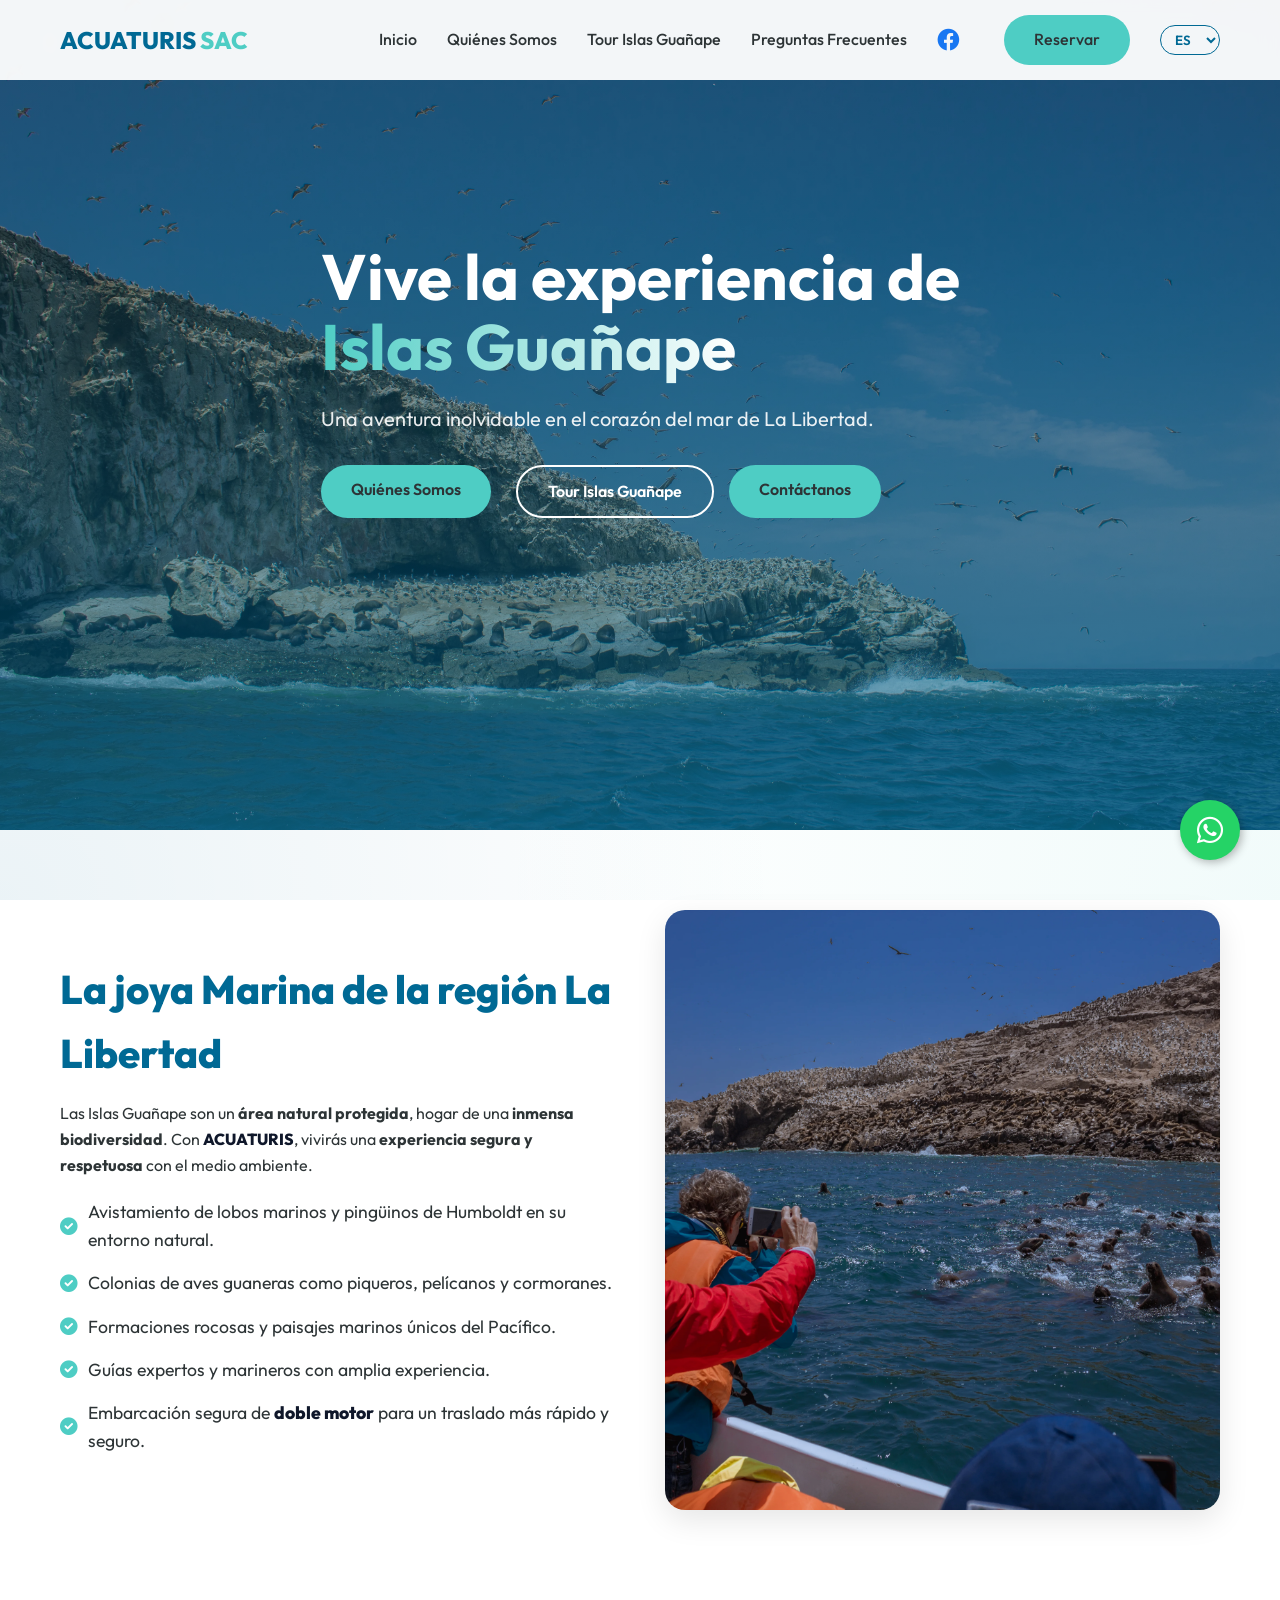
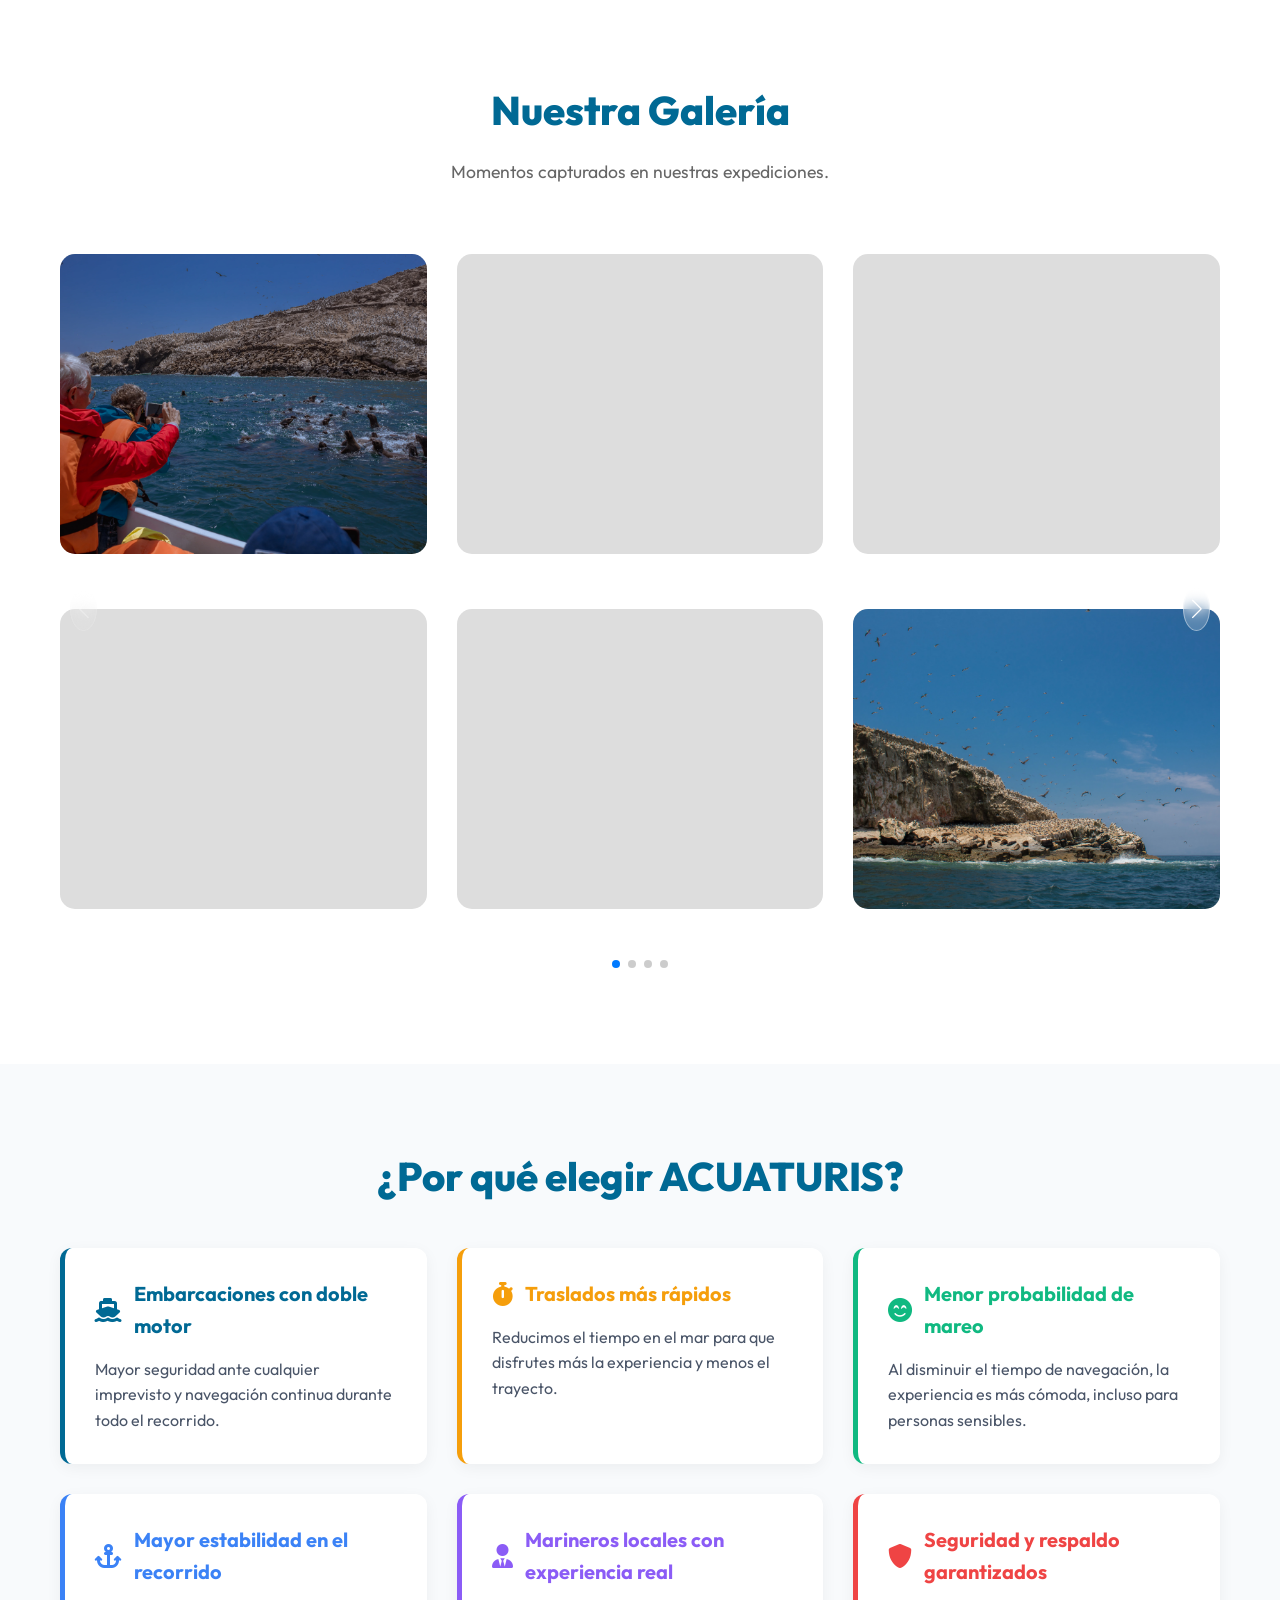
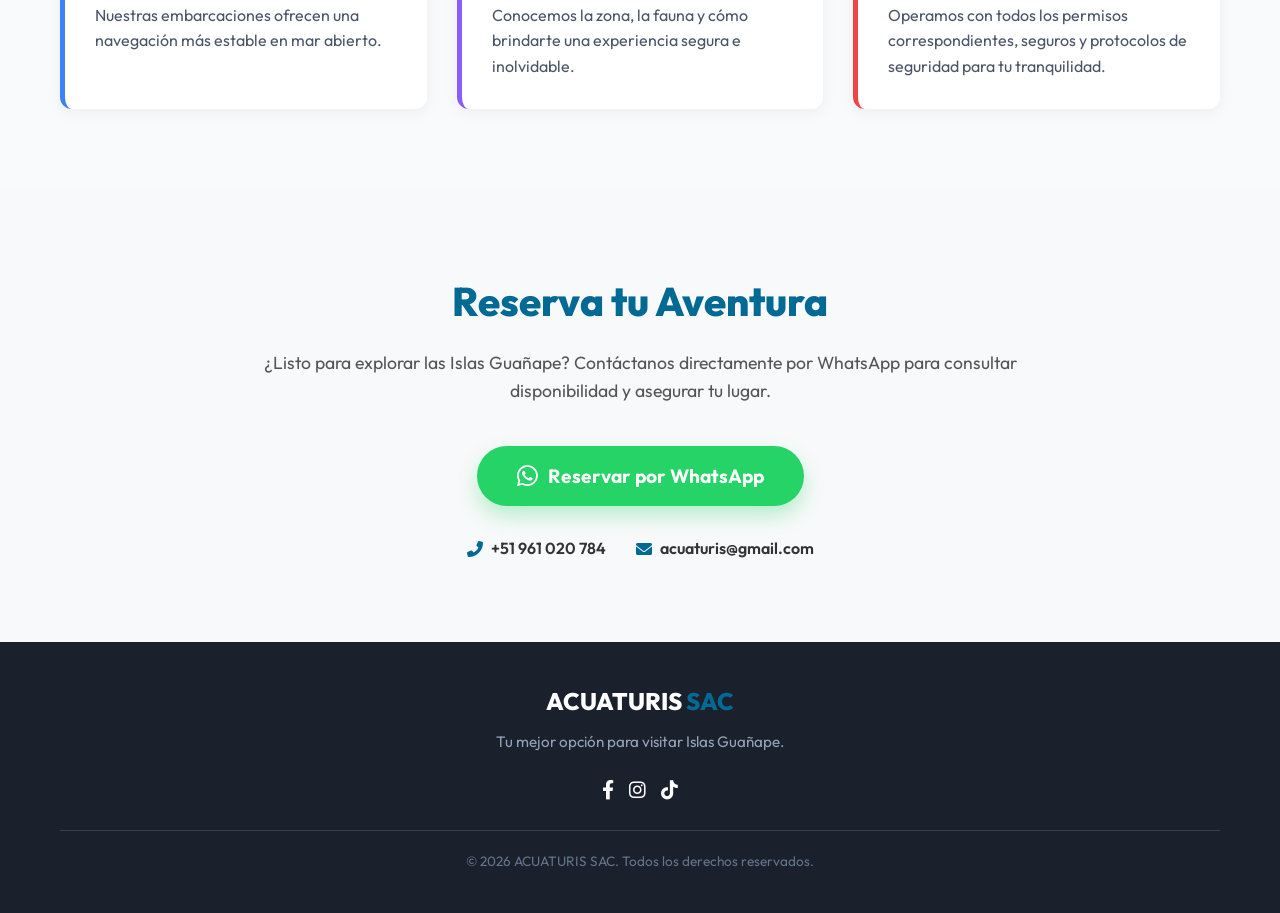
==== commit 43e0f271: "Cambios diseño movil" ====
--- a/index.html
+++ b/index.html
@@ -125,7 +125,7 @@
 
     <!-- Hero Section -->
     <header id="inicio" class="hero">
-        <video autoplay muted loop playsinline class="hero-video">
+        <video autoplay="autoplay" muted="muted" loop="loop" playsinline="playsinline" class="hero-video" poster="assets/Imagen2.webp">
             <source src="assets/Video2.mp4" type="video/mp4">
         </video>
         <div class="hero-overlay"></div>
@@ -169,8 +169,8 @@
             </div>
             <div class="about-image" data-aos="fade-left">
                 <!-- SEO: Imagen real con alt descriptivo -->
-                <img src="img/islas-guanape-lobos-marinos.jpg"
-                    alt="Lobos marinos y pingüinos de Humboldt en las Islas Guañape, La Libertad, Perú" loading="lazy"
+                <img src="assets/Imagen1.webp"
+                    alt="Lobos marinos y pingüinos de Humboldt en las Islas Guañape, La Libertad, Perú" loading="lazy" decoding="async"
                     width="600" height="600"
                     onerror="this.style.display='none'; document.getElementById('about-img-placeholder').style.display='block'"
                     style="border-radius: 20px; box-shadow: var(--shadow); object-fit: cover; width: 100%;">
@@ -190,74 +190,74 @@
                     <!-- Slides -->
                     <div class="swiper-slide">
                         <div class="gallery-item"><img src="assets/Imagen1.webp"
-                                alt="Tour en lancha hacia las Islas Guañape" loading="lazy"
+                                alt="Tour en lancha hacia las Islas Guañape" loading="lazy" decoding="async"
                                 style="width: 100%; height: 300px; object-fit: cover; border-radius: 12px; cursor: pointer;">
                         </div>
                     </div>
                     <div class="swiper-slide">
                         <div class="gallery-item"><img src="assets/Imagen4.webp"
-                                alt="Lobos marinos en las Islas Guañape" loading="lazy"
+                                alt="Lobos marinos en las Islas Guañape" loading="lazy" decoding="async"
                                 style="width: 100%; height: 300px; object-fit: cover; border-radius: 12px; cursor: pointer;">
                         </div>
                     </div>
                     <div class="swiper-slide">
                         <div class="gallery-item"><img src="assets/Imagen5.jpeg"
-                                alt="Pingüinos de Humboldt en las Islas Guañape" loading="lazy"
+                                alt="Pingüinos de Humboldt en las Islas Guañape" loading="lazy" decoding="async"
                                 style="width: 100%; height: 300px; object-fit: cover; border-radius: 12px; cursor: pointer;">
                         </div>
                     </div>
                     <div class="swiper-slide">
                         <div class="gallery-item"><img src="assets/Imagen3.webp"
-                                alt="Aves guaneras en su hábitat natural" loading="lazy"
+                                alt="Aves guaneras en su hábitat natural" loading="lazy" decoding="async"
                                 style="width: 100%; height: 300px; object-fit: cover; border-radius: 12px; cursor: pointer;">
                         </div>
                     </div>
 
                     <div class="swiper-slide">
                         <div class="gallery-item"><img src="assets/Imagen6.jpeg" alt="Avistamiento de fauna marina"
-                                loading="lazy"
+                                loading="lazy" decoding="async"
                                 style="width: 100%; height: 300px; object-fit: cover; border-radius: 12px; cursor: pointer;">
                         </div>
                     </div>
                     <div class="swiper-slide">
                         <div class="gallery-item"><img src="assets/Imagen7.jpeg" alt="Turistas disfrutando el tour"
-                                loading="lazy"
+                                loading="lazy" decoding="async"
                                 style="width: 100%; height: 300px; object-fit: cover; border-radius: 12px; cursor: pointer;">
                         </div>
                     </div>
                     <div class="swiper-slide">
                         <div class="gallery-item"><img src="assets/Imagen15.jpeg" alt="Muelle de Puerto Morín"
-                                loading="lazy"
+                                loading="lazy" decoding="async"
                                 style="width: 100%; height: 300px; object-fit: cover; border-radius: 12px; cursor: pointer;">
                         </div>
                     </div>
                     <div class="swiper-slide">
                         <div class="gallery-item"><img src="assets/Imagen16.jpeg" alt="Vista panorámica de las Islas"
-                                loading="lazy"
+                                loading="lazy" decoding="async"
                                 style="width: 100%; height: 300px; object-fit: cover; border-radius: 12px; cursor: pointer;">
                         </div>
                     </div>
                     <div class="swiper-slide">
                         <div class="gallery-item"><img src="assets/Imagen2.webp" alt="Lobos marinos descansando"
-                                loading="lazy"
+                                loading="lazy" decoding="async"
                                 style="width: 100%; height: 300px; object-fit: cover; border-radius: 12px; cursor: pointer;">
                         </div>
                     </div>
                     <div class="swiper-slide">
                         <div class="gallery-item"><img src="assets/Imagen13.jpeg" alt="Grupos en la lancha"
-                                loading="lazy"
+                                loading="lazy" decoding="async"
                                 style="width: 100%; height: 300px; object-fit: cover; border-radius: 12px; cursor: pointer;">
                         </div>
                     </div>
                     <div class="swiper-slide">
                         <div class="gallery-item"><img src="assets/Imagen19.jpeg" alt="Vista desde el mar"
-                                loading="lazy"
+                                loading="lazy" decoding="async"
                                 style="width: 100%; height: 300px; object-fit: cover; border-radius: 12px; cursor: pointer;">
                         </div>
                     </div>
                     <div class="swiper-slide">
                         <div class="gallery-item"><img src="assets/Imagen23.jpeg" alt="Pingüinos en las rocas"
-                                loading="lazy"
+                                loading="lazy" decoding="async"
                                 style="width: 100%; height: 300px; object-fit: cover; border-radius: 12px; cursor: pointer;">
                         </div>
                     </div>
--- a/css/styles.css
+++ b/css/styles.css
@@ -9,7 +9,7 @@
     --white: #FFFFFF;
     --glass: rgba(255, 255, 255, 0.1);
     --shadow: 0 10px 30px rgba(0, 0, 0, 0.1);
-    --transition: all 0.3s ease;
+    --transition: transform 0.3s ease, background 0.3s ease, color 0.3s ease, opacity 0.3s ease, box-shadow 0.3s ease;
     --whatsapp: #25D366;
 }
 
@@ -383,6 +383,33 @@
 .timeline-content h3 {
     color: var(--primary);
     margin-bottom: 10px;
+}
+
+/* Timeline Responsive Fixes */
+@media (max-width: 768px) {
+    .timeline::after {
+        left: 31px;
+    }
+
+    .timeline-item {
+        width: 100%;
+        padding-left: 70px;
+        padding-right: 25px;
+        margin-bottom: 30px;
+    }
+
+    .timeline-item::after {
+        left: 21px;
+        right: auto;
+    }
+
+    .timeline-item:nth-child(even) {
+        left: 0%;
+    }
+
+    .timeline-item:nth-child(even)::after {
+        left: 21px;
+    }
 }
 
 /* Gallery Section */
@@ -865,6 +892,11 @@
         z-index: 1001;
     }
 
+    .hero-content {
+        text-align: center;
+        margin: 0 auto;
+    }
+
     .hero h1 {
         font-size: 2.5rem;
         margin-top: 40px; /* Prevent overlap with fixed header */
@@ -883,12 +915,19 @@
     }
 
     .hero-subpage {
-        height: 40vh !important;
-        min-height: 300px !important;
+        height: 60vh !important;
+        min-height: 350px !important;
+        text-align: center;
     }
 
     .hero-subpage h1 {
-        font-size: 2.2rem;
+        font-size: 2rem;
+        padding: 0 15px;
+    }
+
+    .hero-subpage p {
+        font-size: 1.1rem !important;
+        padding: 0 15px;
     }
 
     .about-grid,
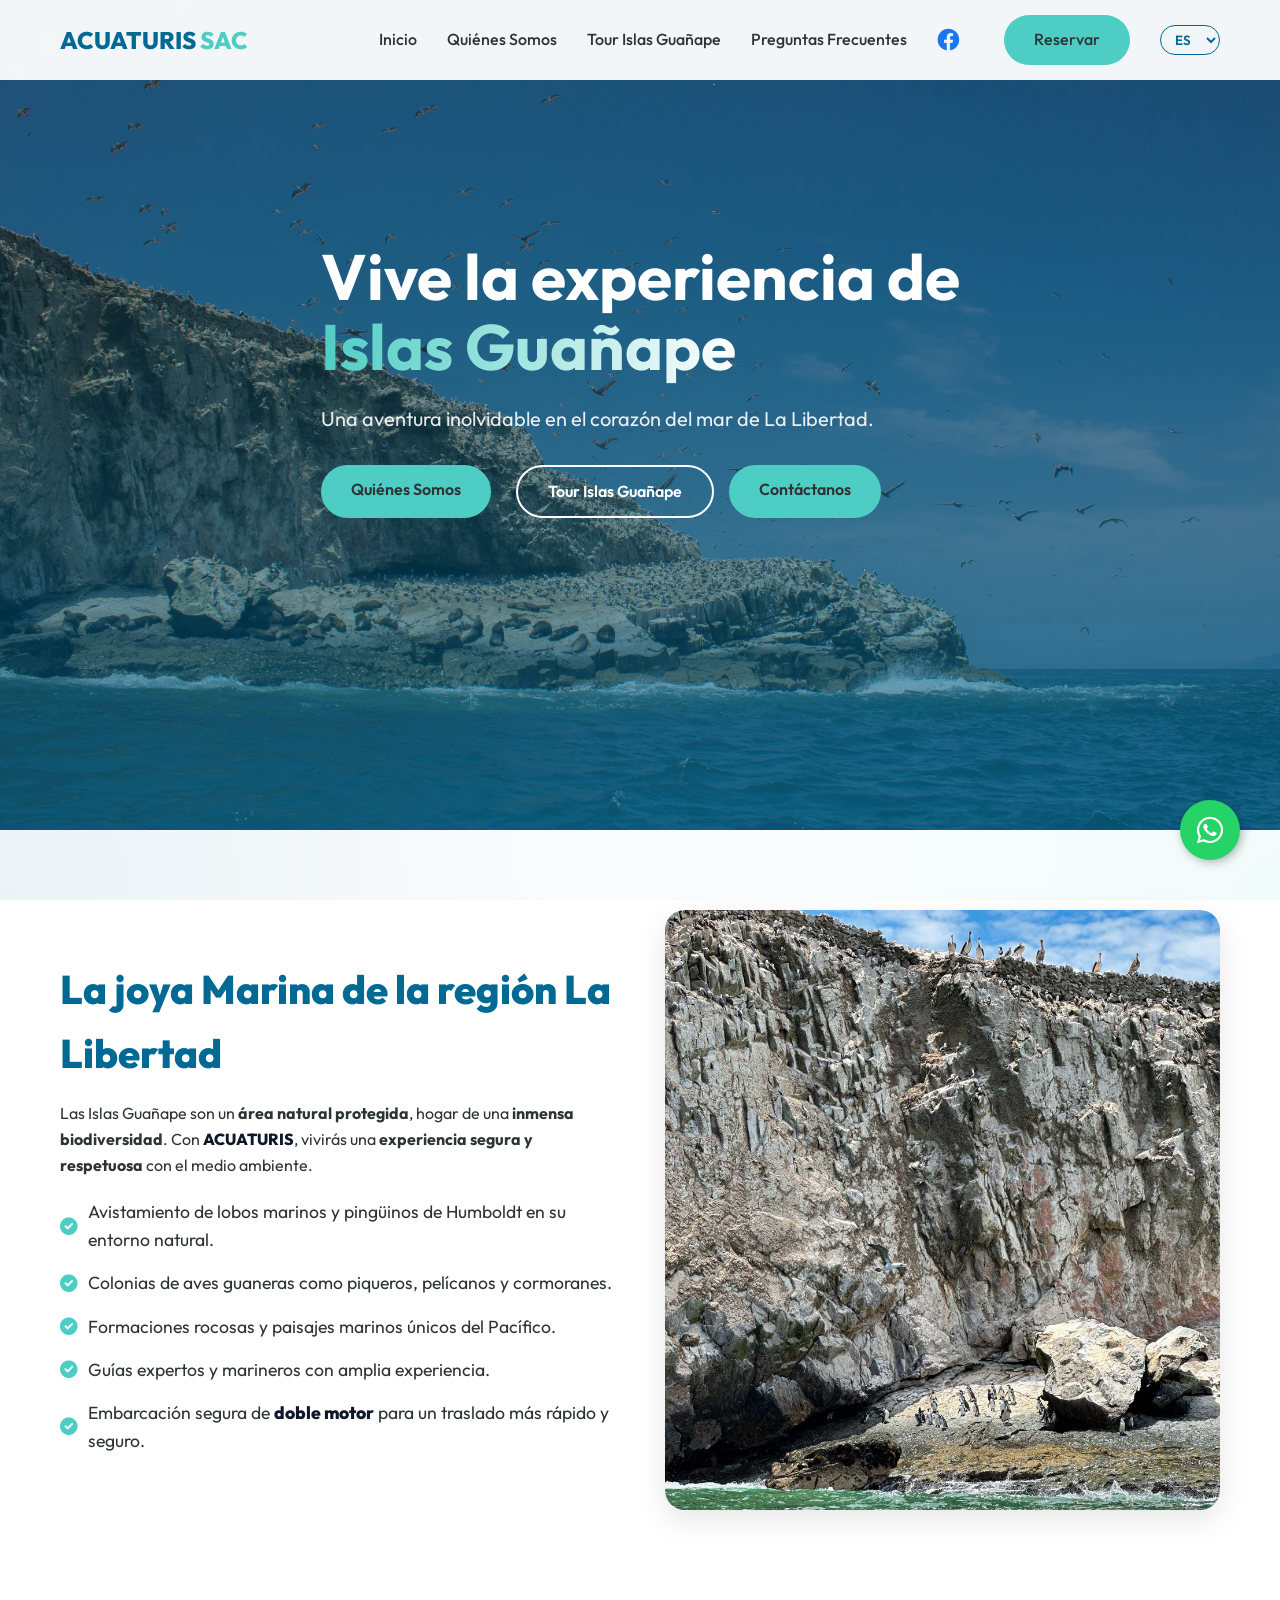
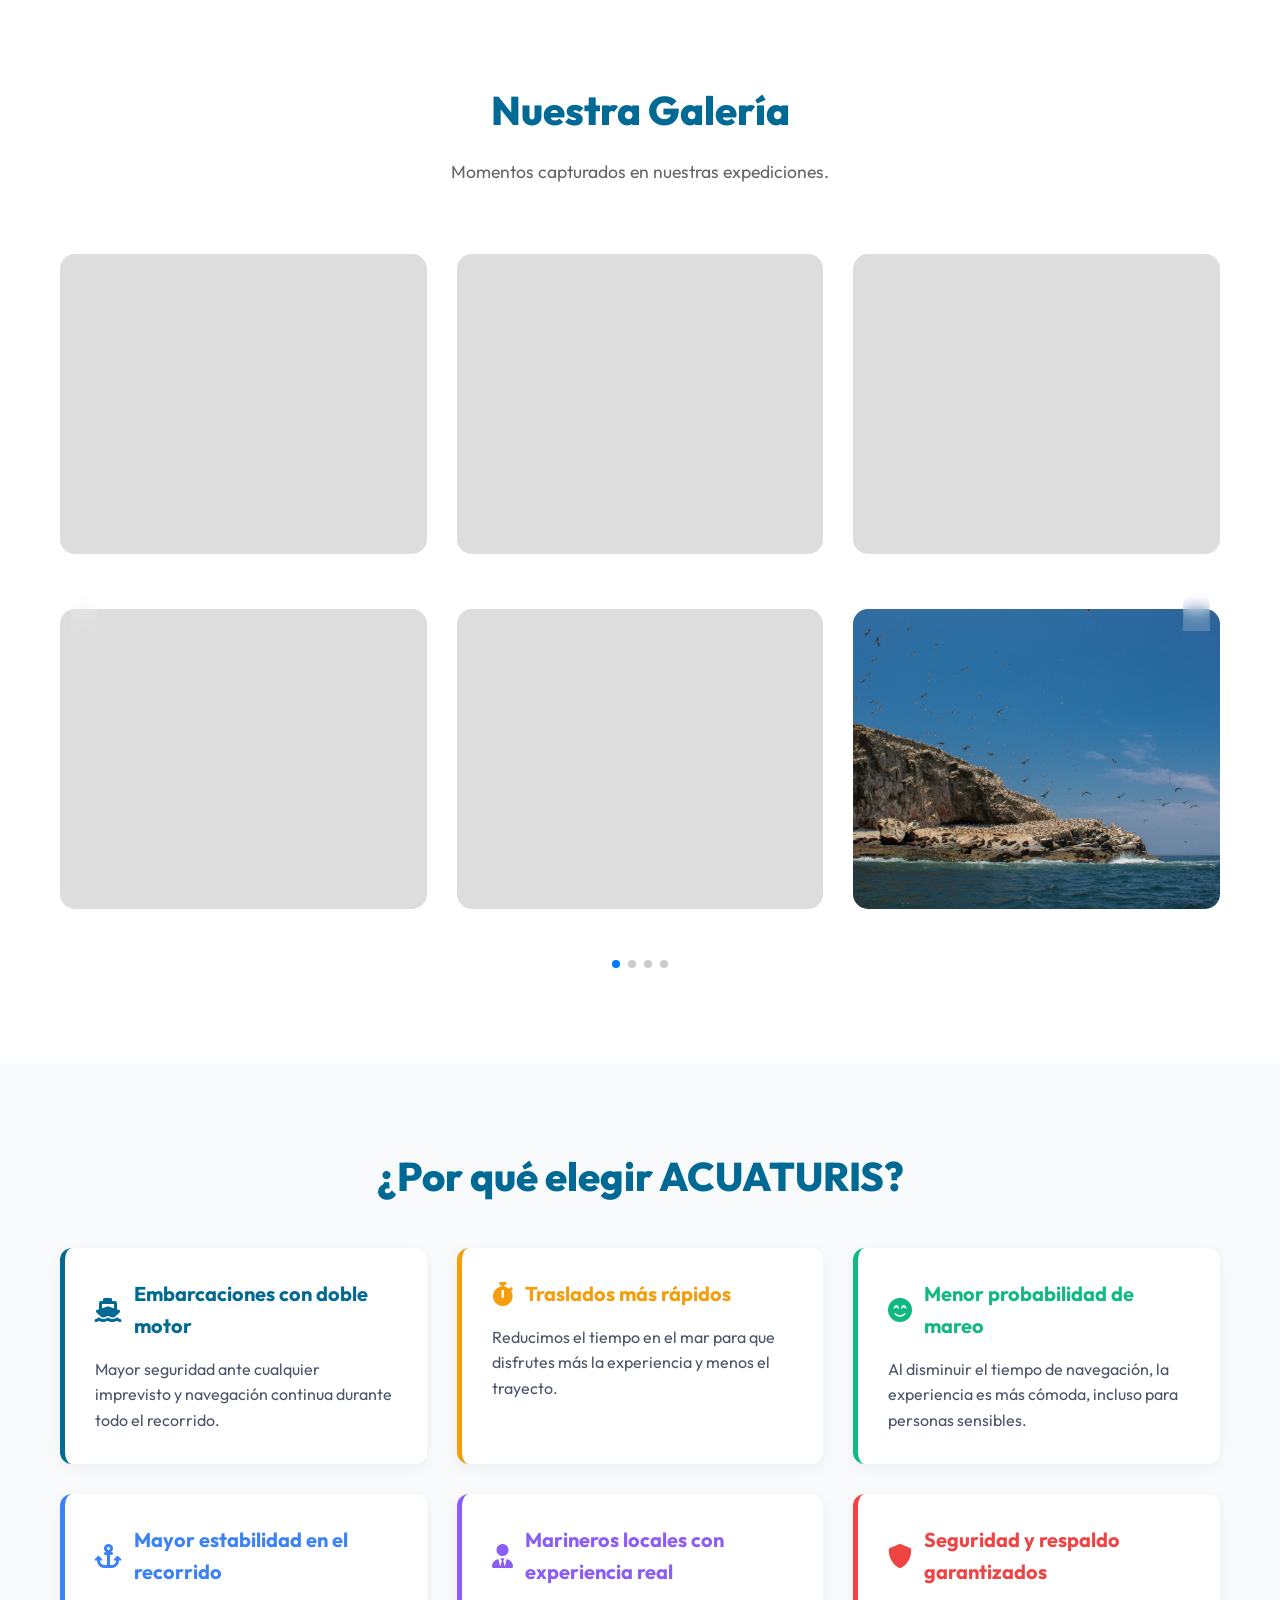
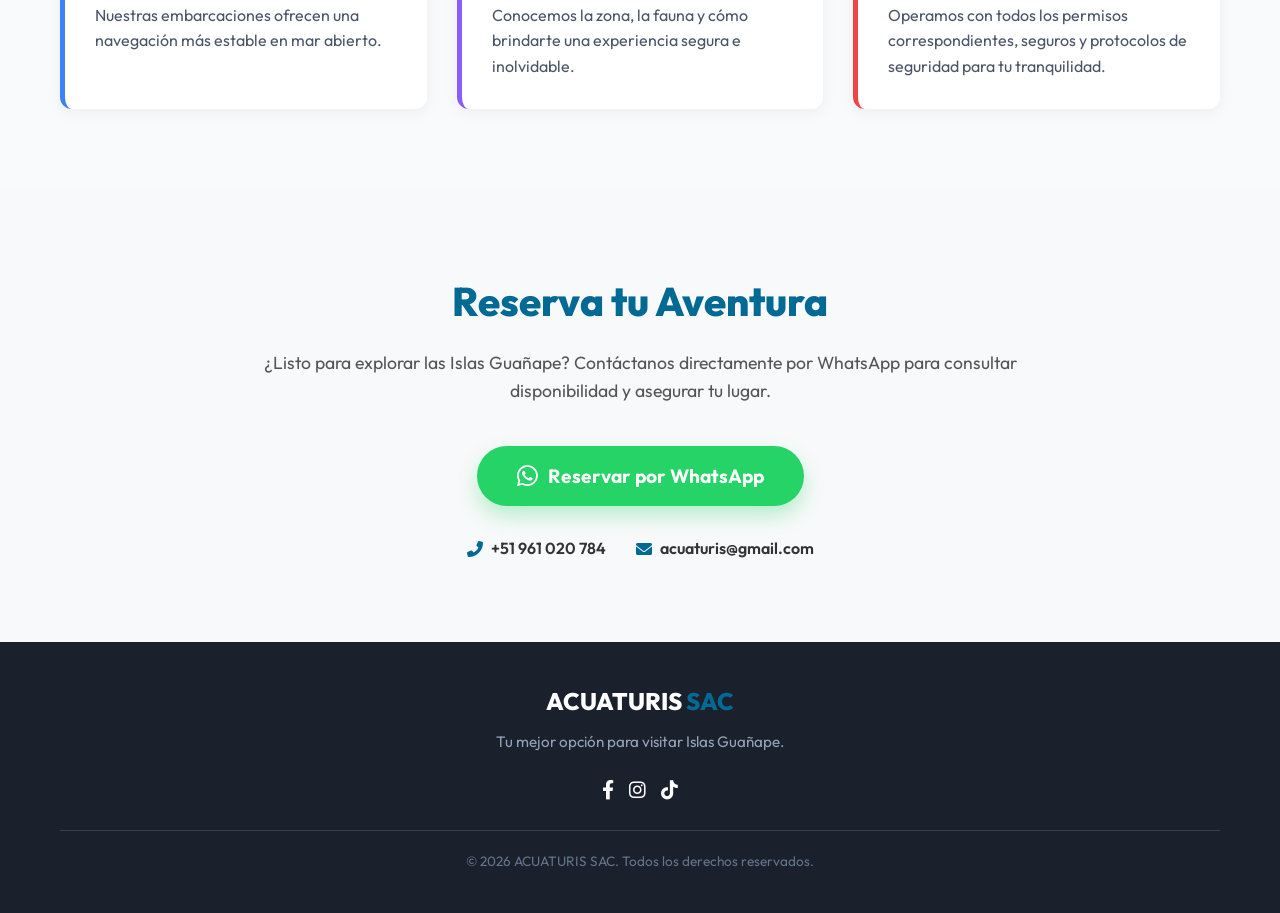
==== commit 24a13a69: "cambios" ====
--- a/index.html
+++ b/index.html
@@ -125,7 +125,8 @@
 
     <!-- Hero Section -->
     <header id="inicio" class="hero">
-        <video autoplay="autoplay" muted="muted" loop="loop" playsinline="playsinline" class="hero-video" poster="assets/Imagen2.webp">
+        <video autoplay="autoplay" muted="muted" loop="loop" playsinline="playsinline" class="hero-video"
+            poster="assets/Imagen2.webp">
             <source src="assets/Video2.mp4" type="video/mp4">
         </video>
         <div class="hero-overlay"></div>
@@ -169,9 +170,9 @@
             </div>
             <div class="about-image" data-aos="fade-left">
                 <!-- SEO: Imagen real con alt descriptivo -->
-                <img src="assets/Imagen1.webp"
-                    alt="Lobos marinos y pingüinos de Humboldt en las Islas Guañape, La Libertad, Perú" loading="lazy" decoding="async"
-                    width="600" height="600"
+                <img src="assets/Imagen10.jpeg"
+                    alt="Lobos marinos y pingüinos de Humboldt en las Islas Guañape, La Libertad, Perú" loading="lazy"
+                    decoding="async" width="600" height="600"
                     onerror="this.style.display='none'; document.getElementById('about-img-placeholder').style.display='block'"
                     style="border-radius: 20px; box-shadow: var(--shadow); object-fit: cover; width: 100%;">
                 <div class="image-placeholder" id="about-img-placeholder" style="display: none;"></div>
@@ -372,7 +373,8 @@
                     </div>
                     <div style="display: flex; align-items: center; gap: 8px;">
                         <i class="fas fa-envelope" style="color: var(--primary);"></i>
-                        <a href="mailto:acuaturis@gmail.com" style="text-decoration: none; color: inherit; font-weight: 600;">acuaturis@gmail.com</a>
+                        <a href="mailto:acuaturis@gmail.com"
+                            style="text-decoration: none; color: inherit; font-weight: 600;">acuaturis@gmail.com</a>
                     </div>
                 </div>
             </div>
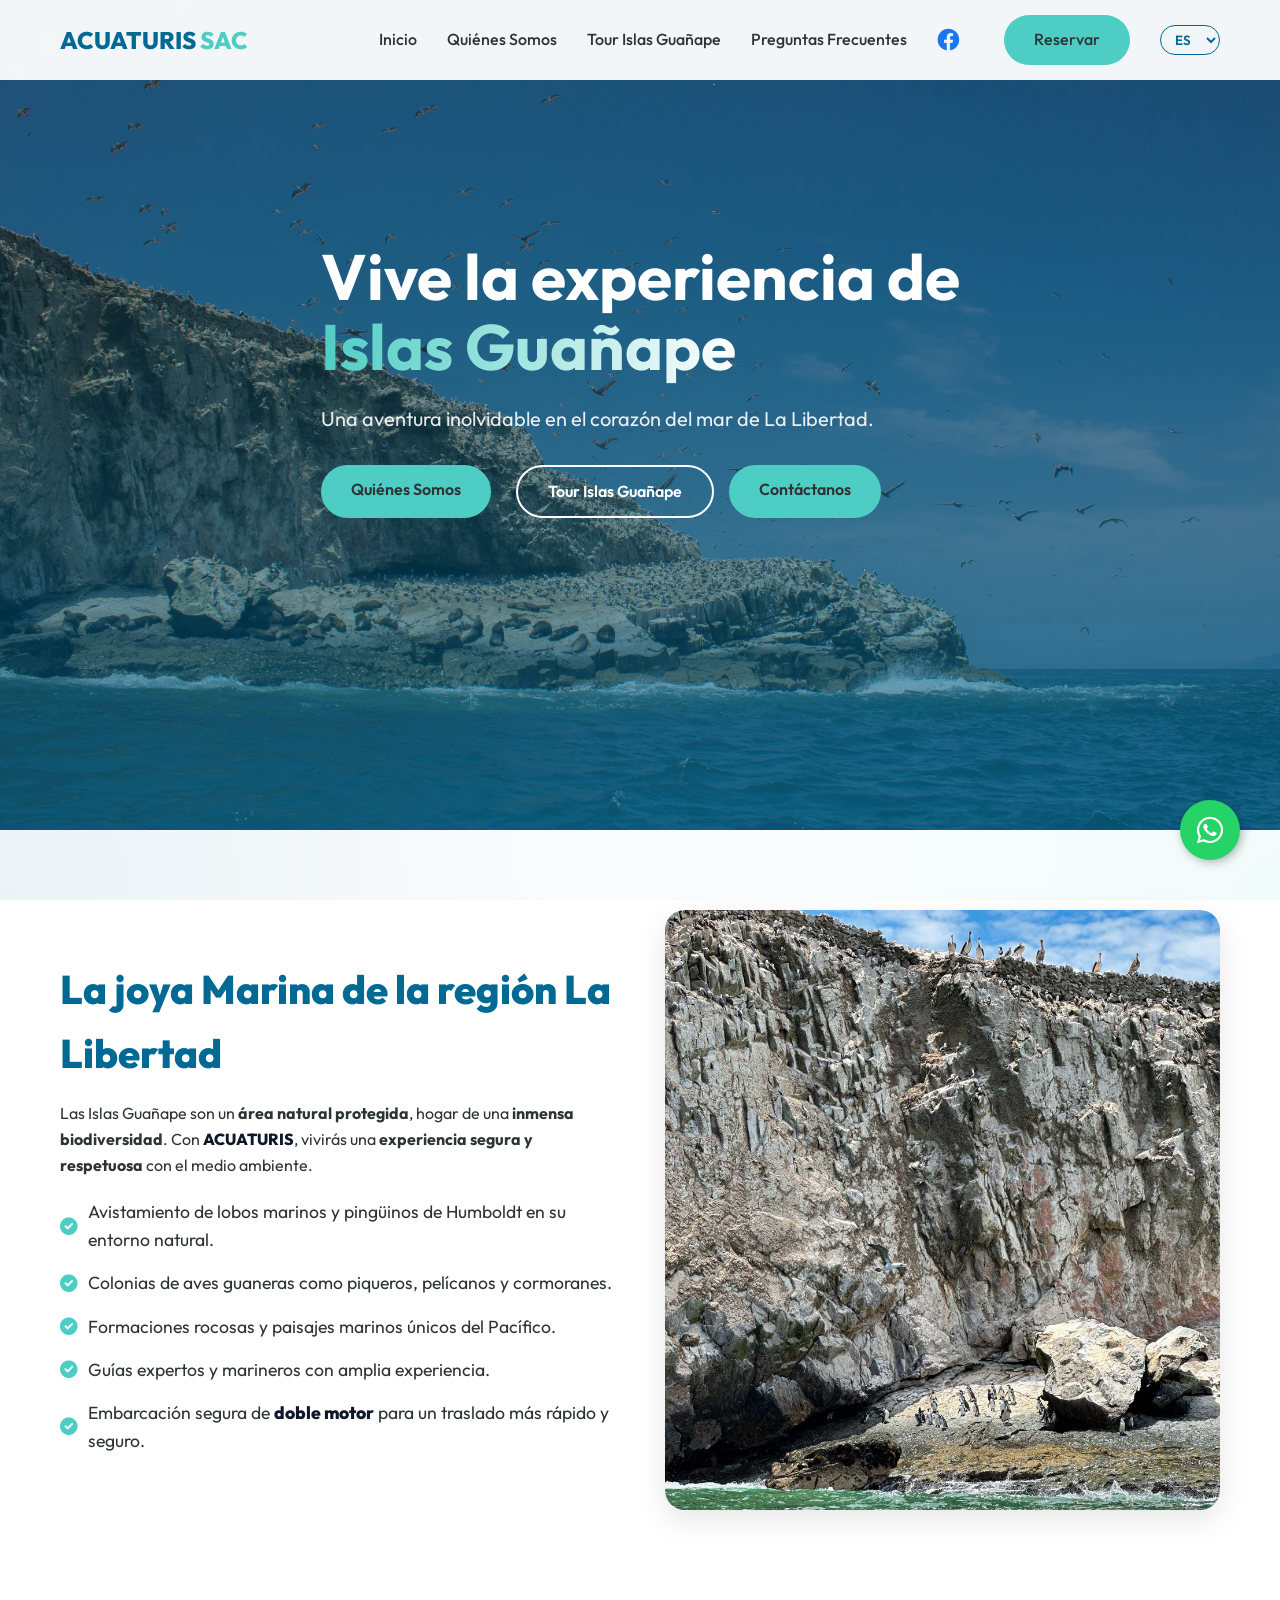
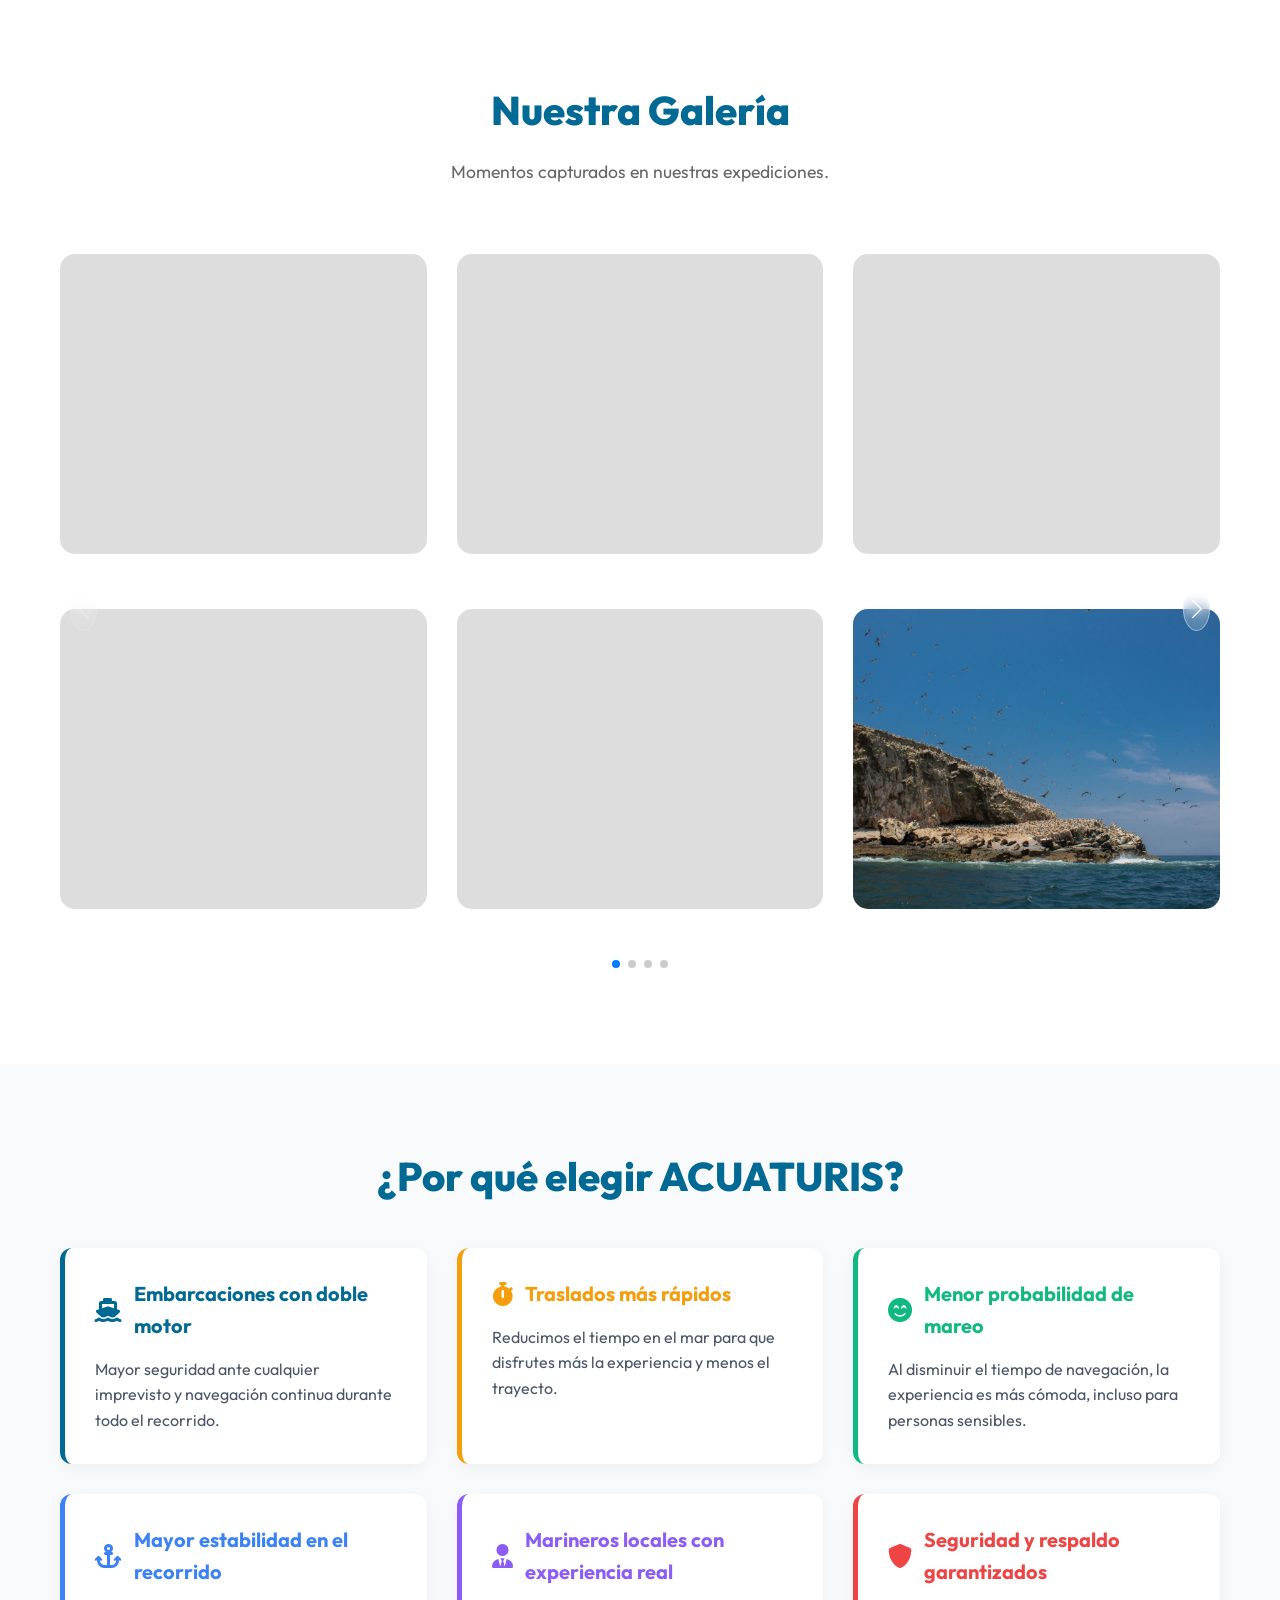
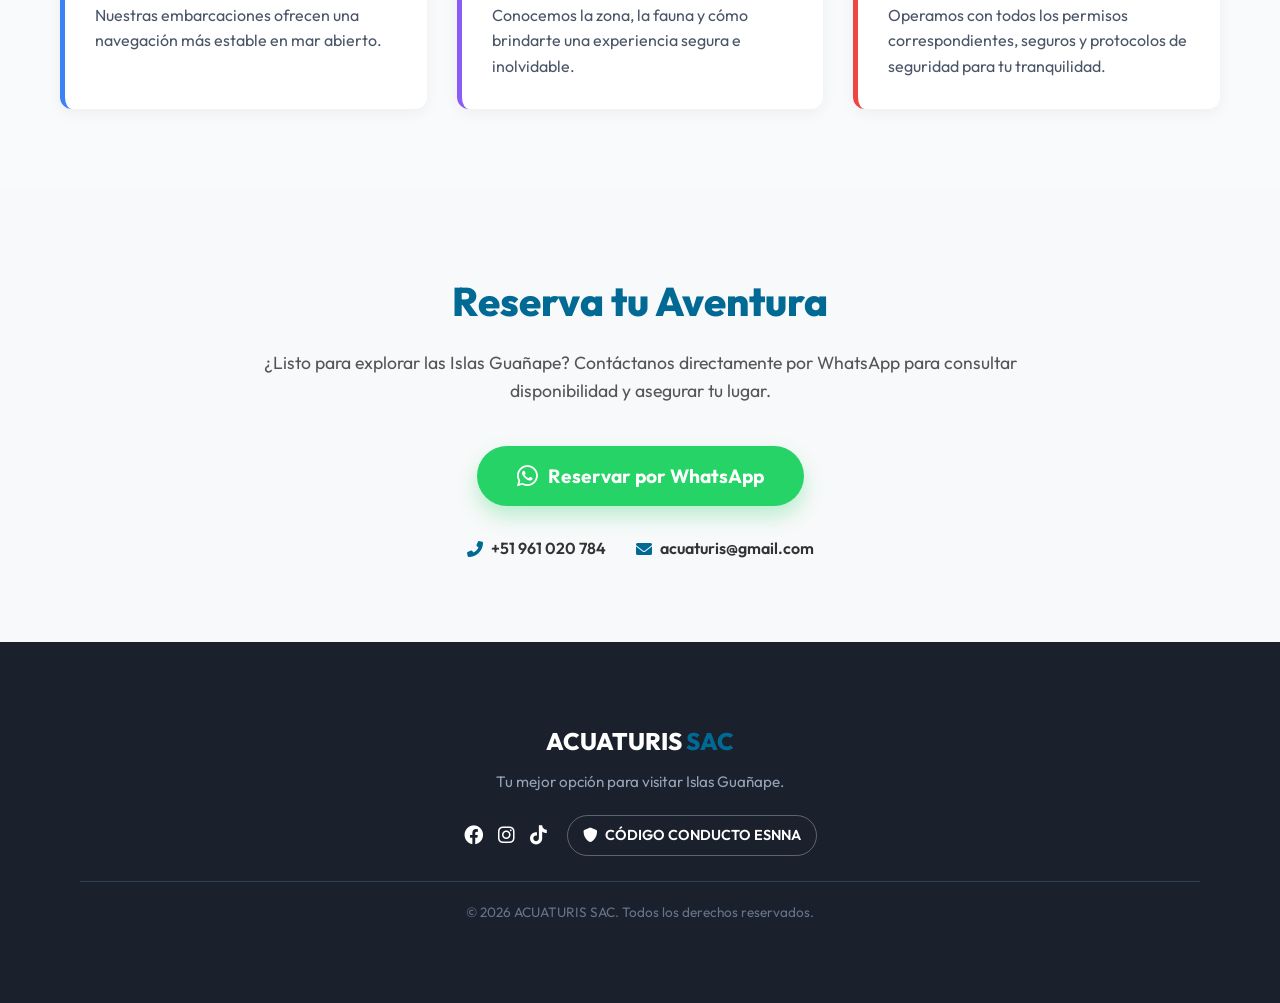
==== commit f67a0c54: "cambios" ====
--- a/index.html
+++ b/index.html
@@ -384,24 +384,35 @@
     <!-- Footer -->
     <footer style="background-color: #1a202c; color: #e2e8f0; text-align: center; padding: 40px 0;">
         <div class="container">
-            <h3
-                style="color: white; margin-bottom: 10px; font-family: 'Outfit', sans-serif; font-weight: 800; font-size: 1.5rem;">
-                ACUATURIS <span style="color: var(--primary);">SAC</span></h3>
-            <p style="margin-bottom: 20px; font-size: 0.95rem; color: #94a3b8;">Tu mejor opción para visitar Islas
-                Guañape.</p>
-            <div style="display: flex; justify-content: center; gap: 15px; margin-bottom: 25px;">
-                <a href="https://www.facebook.com/share/1S6qyKS7hv/" target="_blank" rel="noopener noreferrer"
-                    style="color: white; font-size: 1.2rem; transition: color 0.3s;"
-                    onmouseover="this.style.color='var(--primary)'" onmouseout="this.style.color='white'"><i
-                        class="fab fa-facebook-f"></i></a>
-                <a href="#" style="color: white; font-size: 1.2rem; transition: color 0.3s;"
-                    onmouseover="this.style.color='var(--primary)'" onmouseout="this.style.color='white'"><i
-                        class="fab fa-instagram"></i></a>
-                <a href="#" style="color: white; font-size: 1.2rem; transition: color 0.3s;"
-                    onmouseover="this.style.color='var(--primary)'" onmouseout="this.style.color='white'"><i
-                        class="fab fa-tiktok"></i></a>
-            </div>
-            <p style="font-size: 0.85rem; border-top: 1px solid #334155; padding-top: 20px; color: #64748b;">&copy; 2026
+    <footer class="footer" style="background-color: #1a202c; color: #e2e8f0; text-align: center; padding: 40px 0;">
+        <div class="container footer-container">
+            <div class="footer-main">
+                <div class="footer-logo">
+                    <h3 style="color: white; margin-bottom: 10px; font-family: 'Outfit', sans-serif; font-weight: 800; font-size: 1.5rem;">ACUATURIS <span class="highlight" style="color: var(--primary);">SAC</span></h3>
+                    <p data-i18n="footer_subtitle" style="margin-bottom: 20px; font-size: 0.95rem; color: #94a3b8;">Tu mejor opción para visitar Islas Guañape.</p>
+                </div>
+                <div class="footer-social" style="display: flex; justify-content: center; align-items: center; flex-wrap: wrap; gap: 20px; margin-bottom: 25px;">
+                    <div style="display: flex; gap: 15px;">
+                        <a href="https://www.facebook.com/share/1S6qyKS7hv/" target="_blank" rel="noopener noreferrer"
+                            style="color: white; font-size: 1.2rem; transition: color 0.3s;"
+                            onmouseover="this.style.color='var(--primary)'" onmouseout="this.style.color='white'"><i
+                                class="fab fa-facebook"></i></a>
+                        <a href="#" style="color: white; font-size: 1.2rem; transition: color 0.3s;"
+                            onmouseover="this.style.color='var(--primary)'" onmouseout="this.style.color='white'"><i
+                                class="fab fa-instagram"></i></a>
+                        <a href="#" style="color: white; font-size: 1.2rem; transition: color 0.3s;"
+                            onmouseover="this.style.color='var(--primary)'" onmouseout="this.style.color='white'"><i
+                                class="fab fa-tiktok"></i></a>
+                    </div>
+                    <a href="esnna.html" 
+                        style="color: white; font-size: 0.9rem; transition: all 0.3s; display: flex; align-items: center; gap: 8px; text-decoration: none; border: 1px solid rgba(255,255,255,0.3); padding: 8px 15px; border-radius: 50px; font-weight: 600;"
+                        onmouseover="this.style.color='var(--secondary)'; this.style.borderColor='var(--secondary)'; this.style.background='rgba(255,255,255,0.1)'" 
+                        onmouseout="this.style.color='white'; this.style.borderColor='rgba(255,255,255,0.3)'; this.style.background='transparent'">
+                        <i class="fas fa-shield-alt"></i> <span data-i18n="footer_esnna_code">CÓDIGO CONDUCTO ESNNA</span>
+                    </a>
+                </div>
+            </div>
+            <p style="font-size: 0.85rem; border-top: 1px solid #334155; padding-top: 20px; color: #64748b;" data-i18n="footer_rights">&copy; 2026
                 ACUATURIS SAC. Todos los derechos reservados.</p>
         </div>
     </footer>
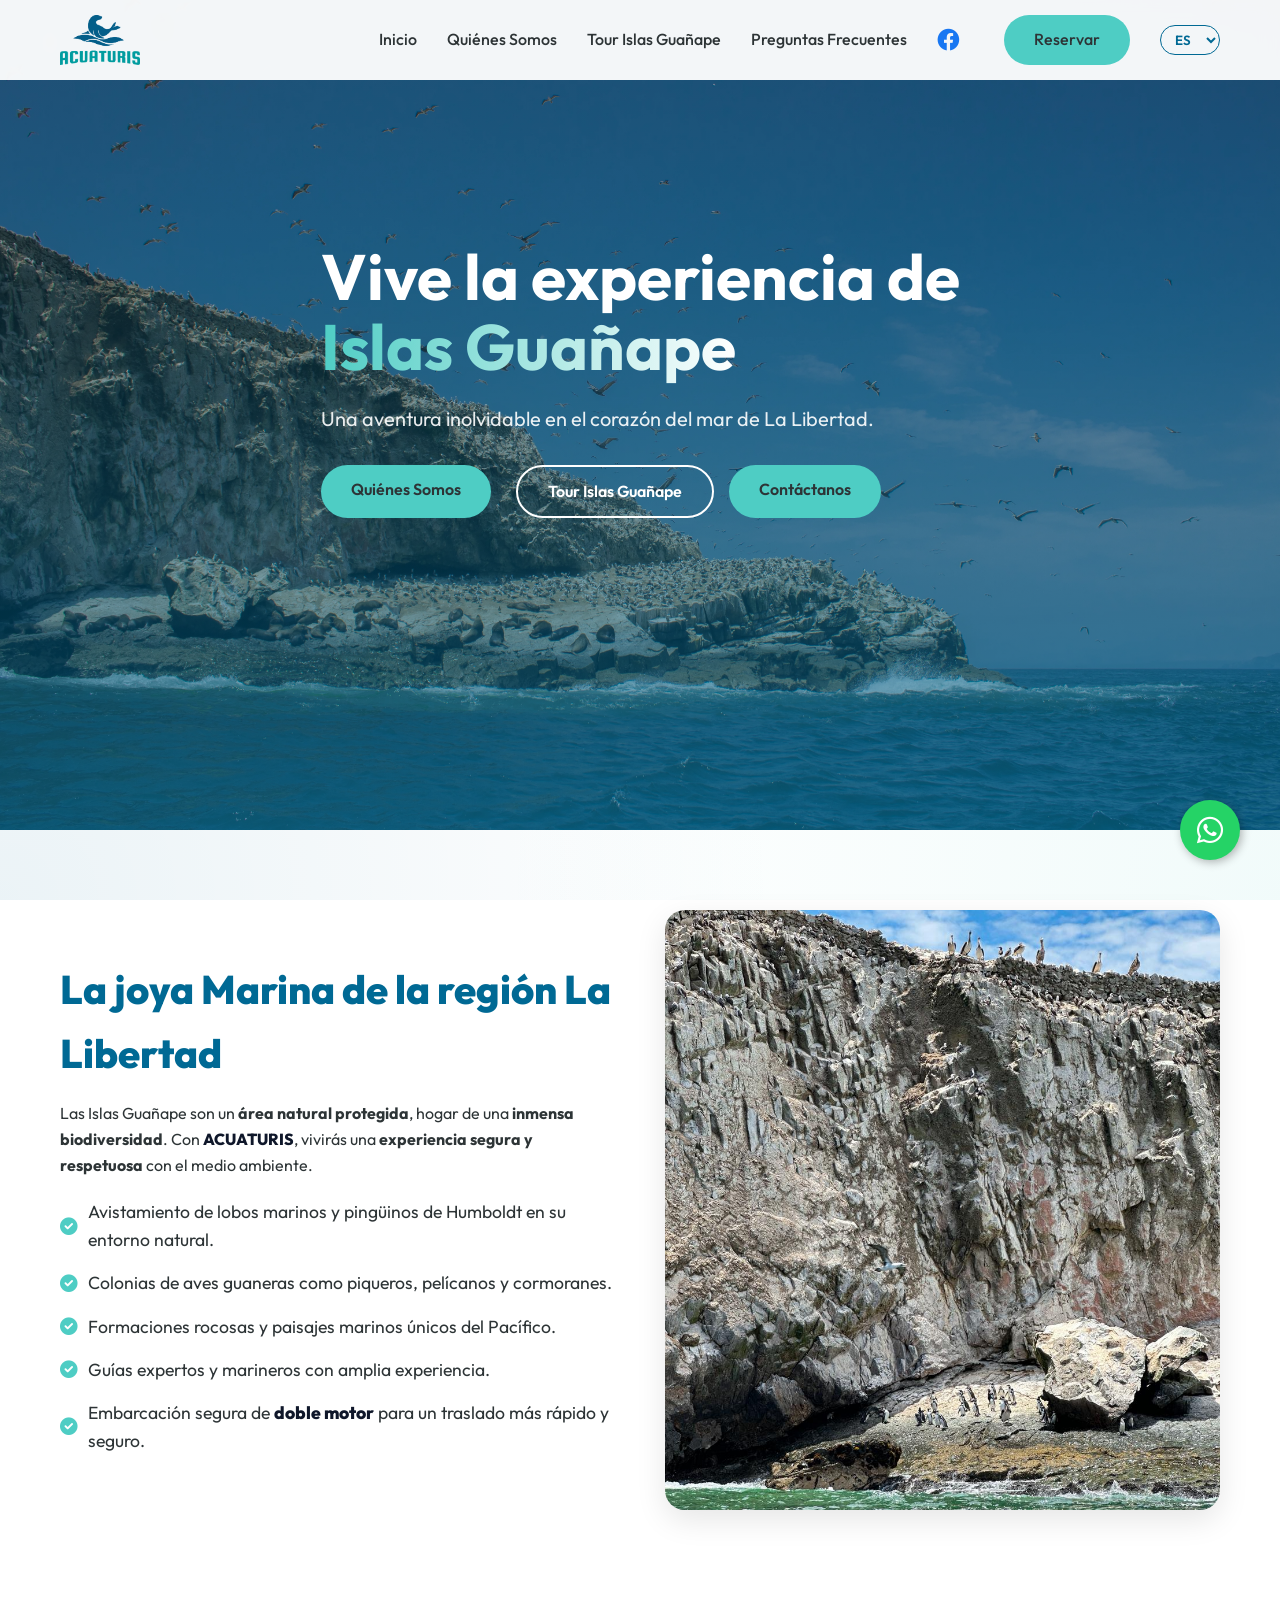
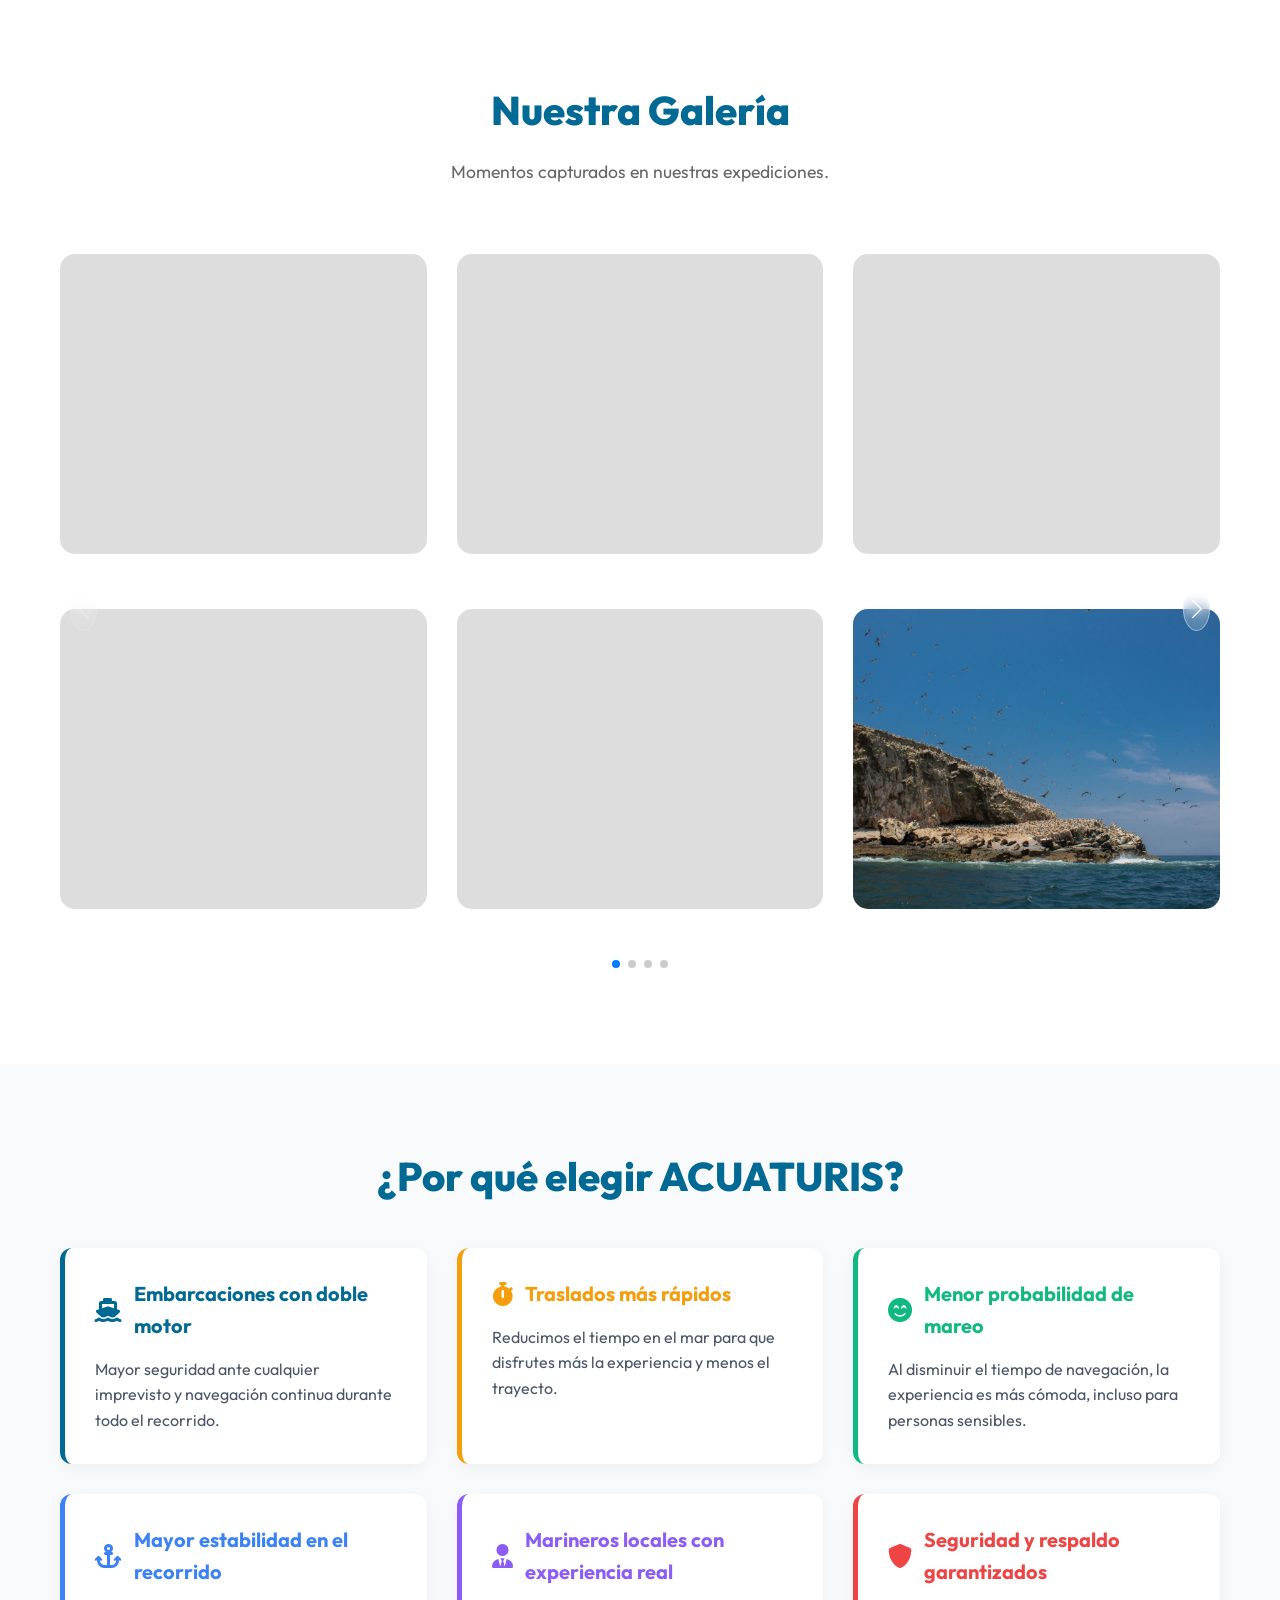
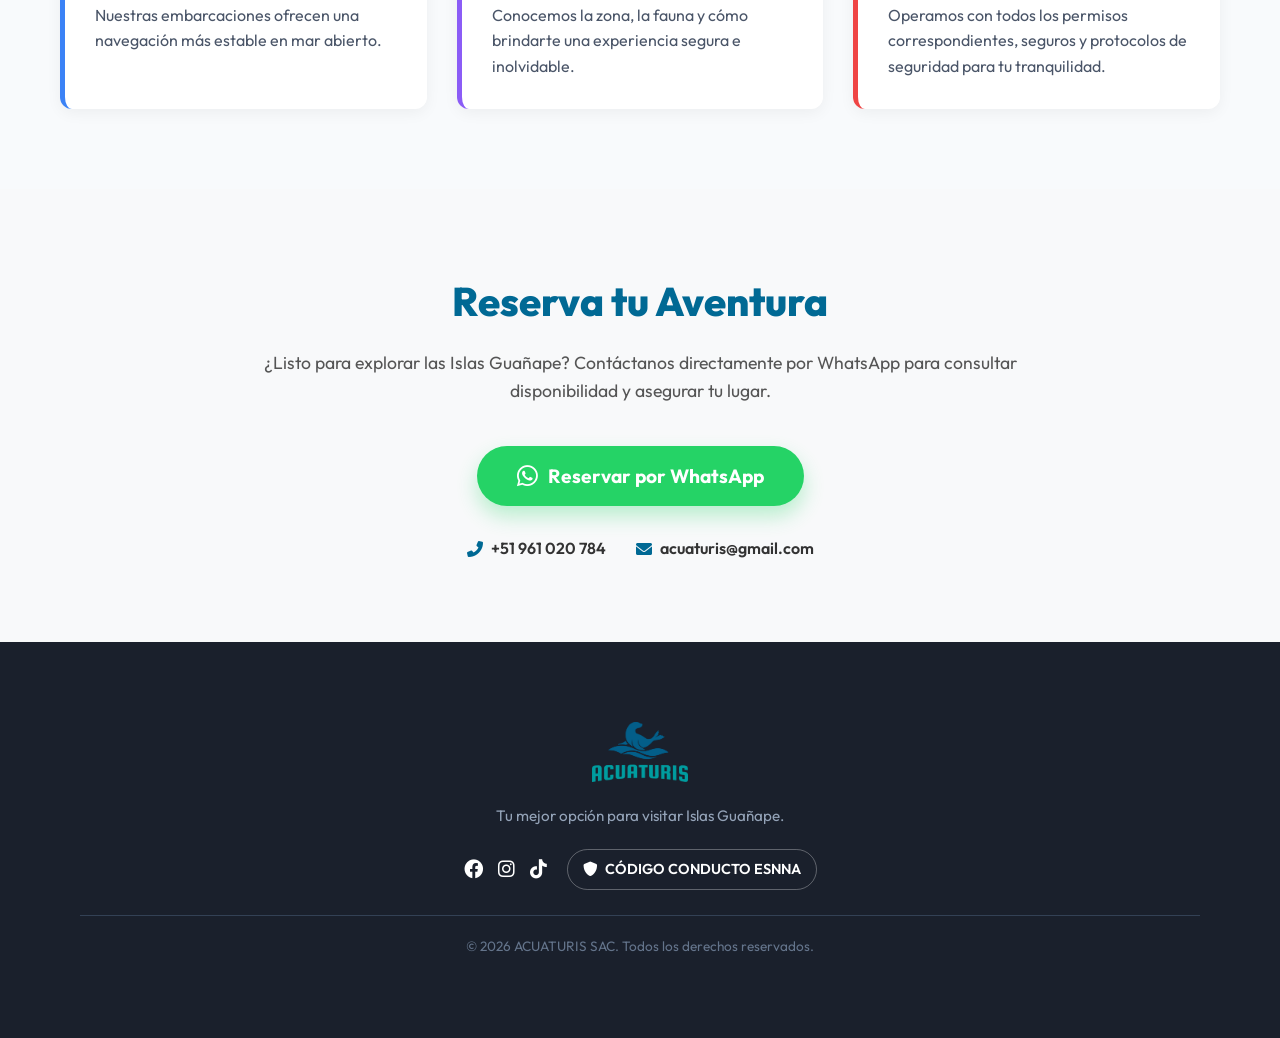
==== commit 418e306e: "revisar" ====
--- a/index.html
+++ b/index.html
@@ -5,6 +5,7 @@
     <meta charset="UTF-8">
     <meta name="google-site-verification" content="I4ys2hdG8C9MT2Szr2N8dfXLypP5q_O07t1Tr4Q15gY" />
     <meta name="viewport" content="width=device-width, initial-scale=1.0">
+    <link rel="icon" type="image/png" href="assets/logo01.png">
     <!-- Basic SEO Meta Tags -->
     <title>Tour Islas Guañape Precio y Reserva | ACUATURIS SAC Trujillo</title>
     <meta name="description"
@@ -93,7 +94,9 @@
     <!-- Navigation -->
     <nav class="navbar">
         <div class="container nav-container">
-            <a href="#" class="logo">ACUATURIS <span class="highlight">SAC</span></a>
+            <a href="#" class="logo">
+                <img src="assets/logo01.png" alt="ACUATURIS SAC" class="header-logo">
+            </a>
             <button class="mobile-menu-btn" aria-label="Menu">
                 <i class="fas fa-bars"></i>
             </button>
@@ -388,7 +391,7 @@
         <div class="container footer-container">
             <div class="footer-main">
                 <div class="footer-logo">
-                    <h3 style="color: white; margin-bottom: 10px; font-family: 'Outfit', sans-serif; font-weight: 800; font-size: 1.5rem;">ACUATURIS <span class="highlight" style="color: var(--primary);">SAC</span></h3>
+                    <img src="assets/logo01.png" alt="ACUATURIS SAC" class="footer-logo-img">
                     <p data-i18n="footer_subtitle" style="margin-bottom: 20px; font-size: 0.95rem; color: #94a3b8;">Tu mejor opción para visitar Islas Guañape.</p>
                 </div>
                 <div class="footer-social" style="display: flex; justify-content: center; align-items: center; flex-wrap: wrap; gap: 20px; margin-bottom: 25px;">
--- a/css/styles.css
+++ b/css/styles.css
@@ -141,10 +141,28 @@
 }
 
 .logo {
-    font-size: 1.5rem;
-    font-weight: 800;
-    color: var(--primary);
+    display: flex;
+    align-items: center;
     text-decoration: none;
+    transition: var(--transition);
+}
+
+.header-logo {
+    height: 50px;
+    width: auto;
+    object-fit: contain;
+    transition: var(--transition);
+}
+
+.logo:hover .header-logo {
+    transform: scale(1.05);
+}
+
+.footer-logo-img {
+    height: 60px;
+    width: auto;
+    object-fit: contain;
+    margin-bottom: 15px;
 }
 
 .highlight {
@@ -850,6 +868,14 @@
 
 /* Responsive */
 @media (max-width: 768px) {
+    .header-logo {
+        height: 40px;
+    }
+
+    .footer-logo-img {
+        height: 50px;
+    }
+
     .nav-links {
         position: fixed;
         top: 0;
@@ -897,14 +923,25 @@
         margin: 0 auto;
     }
 
+    .hero {
+        height: auto;
+        min-height: 80vh;
+        padding: 100px 0 60px;
+    }
+
     .hero h1 {
-        font-size: 2.5rem;
-        margin-top: 40px; /* Prevent overlap with fixed header */
+        font-size: 2.2rem !important;
+        margin-top: 0;
+    }
+
+    .hero p {
+        font-size: 1.1rem;
     }
 
     .hero-buttons {
         flex-direction: column;
         width: 100%;
+        gap: 10px;
     }
 
     .hero-buttons .btn-primary,
@@ -915,13 +952,13 @@
     }
 
     .hero-subpage {
-        height: 60vh !important;
-        min-height: 350px !important;
-        text-align: center;
+        height: auto !important;
+        min-height: 300px !important;
+        padding: 80px 0 40px !important;
     }
 
     .hero-subpage h1 {
-        font-size: 2rem;
+        font-size: 2rem !important;
         padding: 0 15px;
     }
 
@@ -931,11 +968,30 @@
     }
 
     .about-grid,
-    .contact-wrapper {
-        grid-template-columns: 1fr;
+    .contact-wrapper,
+    .policies-grid,
+    .vision-images {
+        grid-template-columns: 1fr !important;
+        gap: 20px !important;
+    }
+
+    .section {
+        padding: 50px 0;
     }
 
     .section-title {
-        font-size: 2rem;
+        font-size: 1.8rem !important;
+    }
+
+    .about-text-content {
+        padding: 30px 20px;
+    }
+
+    .about-text-content h2 {
+        font-size: 1.8rem;
+    }
+
+    .about-text-content p:last-child {
+        font-size: 1.1rem;
     }
 }
